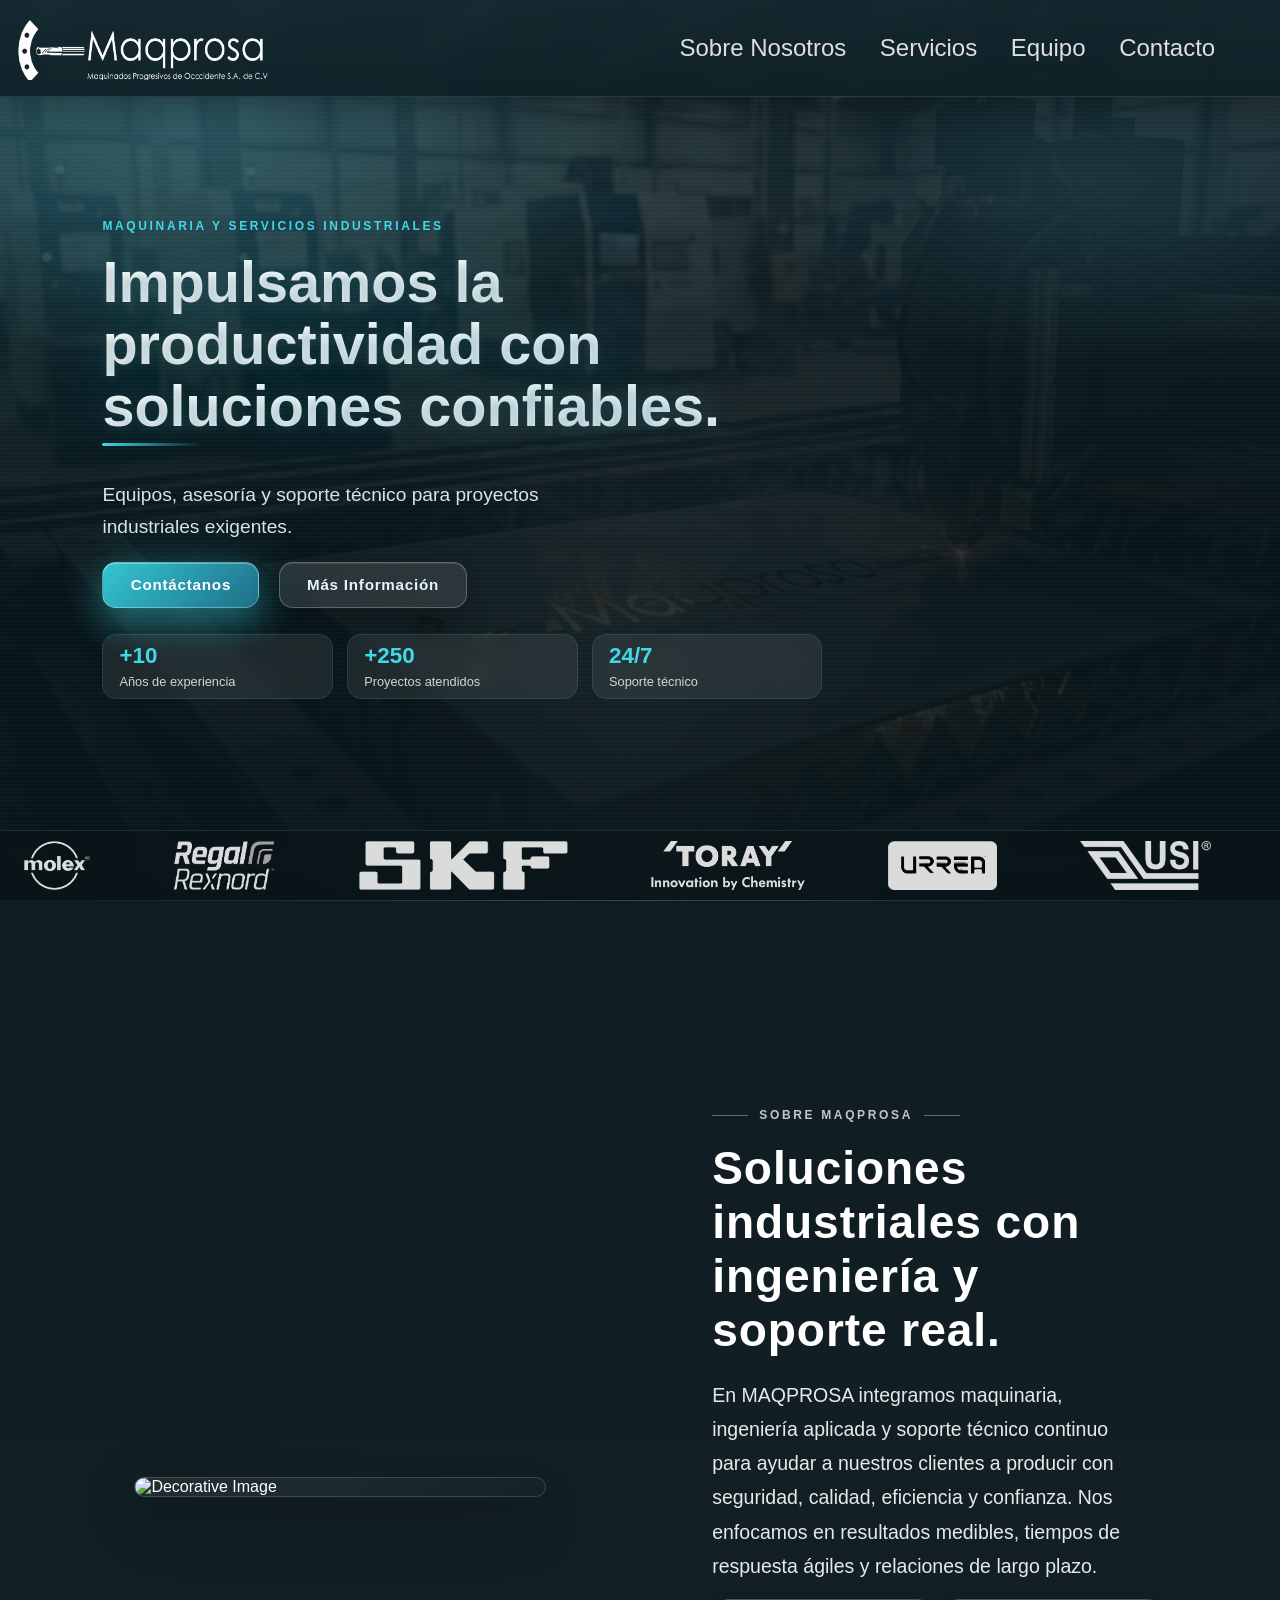
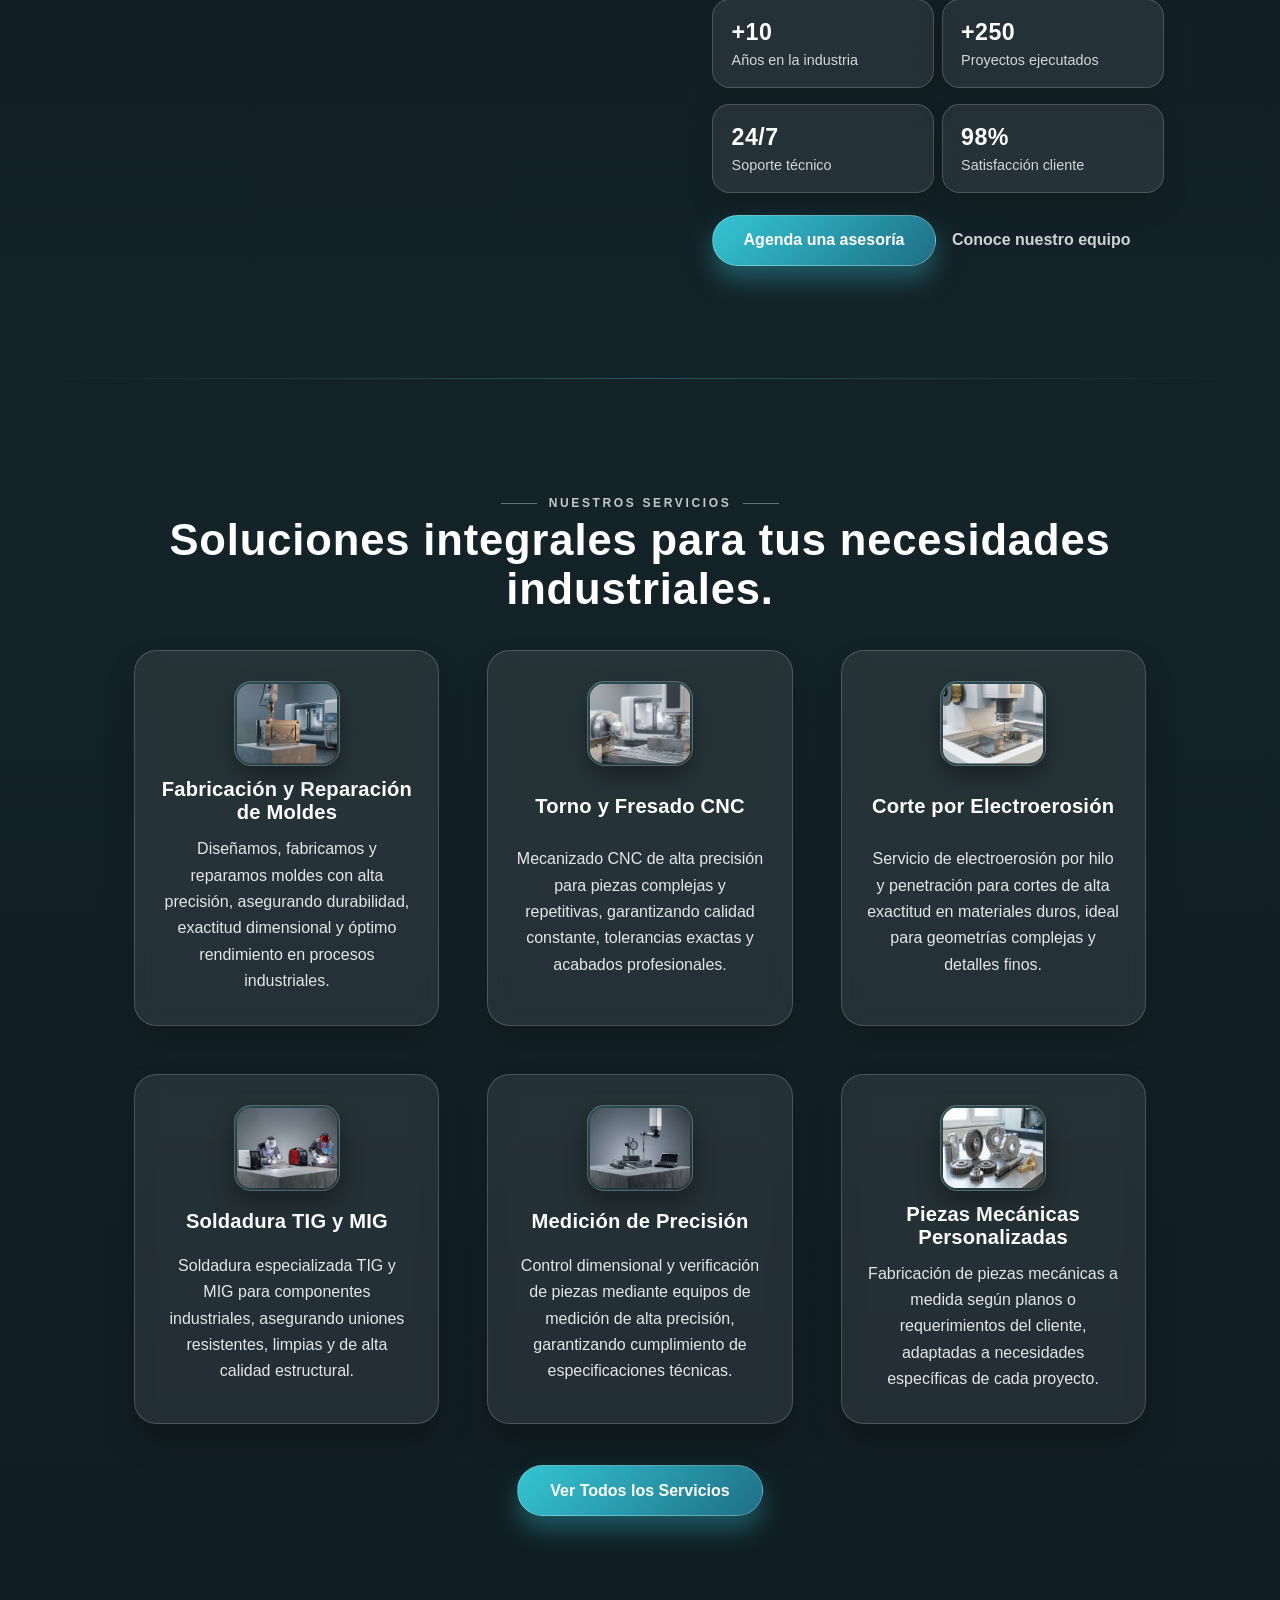
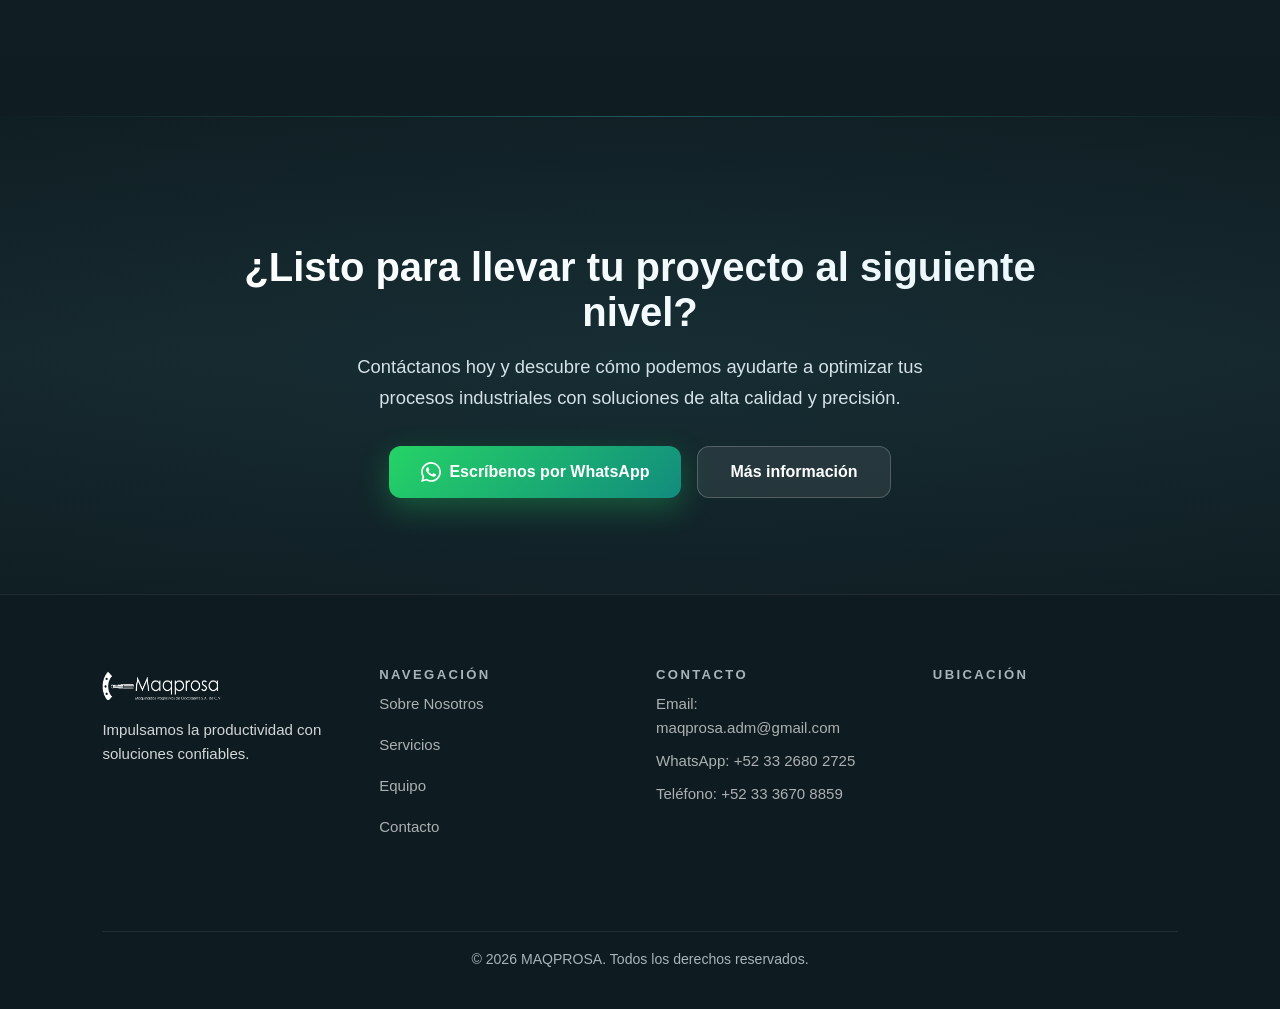
==== index.html @ abce3eef "OG Images" ====
<!doctype html>
<html lang="es-MX">
    <head>
        <!-- Meta tags básicos -->
        <meta charset="UTF-8" />
        <meta name="viewport" content="width=device-width, initial-scale=1.0" />
        <meta http-equiv="X-UA-Compatible" content="IE=edge" />
        
        <!-- SEO Meta Tags Principales -->
        <title>MAQPROSA | Maquinaria y Servicios Industriales en Guadalajara, Jalisco</title>
        <meta name="description" content="MAQPROSA: Empresa líder en maquinaria industrial, fabricación de moldes, mecanizado CNC, electroerosión, soldadura TIG/MIG y piezas mecánicas personalizadas en Guadalajara, Jalisco. +10 años de experiencia. Soporte técnico 24/7." />
        <meta name="keywords" content="maquinaria industrial, servicios industriales, fabricación de moldes, reparación de moldes, torno CNC, fresado CNC, mecanizado CNC, electroerosión, soldadura TIG, soldadura MIG, piezas mecánicas, manufactura de precisión, Guadalajara, Jalisco, México, MAQPROSA" />
        <meta name="author" content="MAQPROSA" />
        <meta name="robots" content="index, follow, max-image-preview:large, max-snippet:-1, max-video-preview:-1" />
        <meta name="googlebot" content="index, follow" />
        <meta name="bingbot" content="index, follow" />
        <meta name="revisit-after" content="7 days" />
        <meta name="rating" content="general" />
        <meta name="distribution" content="global" />
        <link rel="canonical" href="https://wakandianshield.github.io/MAQPROSA-WEBSITE/" />
        
        <!-- Geolocalización -->
        <meta name="geo.region" content="MX-JAL" />
        <meta name="geo.placename" content="Guadalajara, Jalisco" />
        <meta name="geo.position" content="20.5919;-103.3326" />
        <meta name="ICBM" content="20.5919, -103.3326" />
        
        <!-- Open Graph / Facebook / LinkedIn / WhatsApp -->
        <meta property="og:type" content="website" />
        <meta property="og:url" content="https://wakandianshield.github.io/MAQPROSA-WEBSITE/" />
        <meta property="og:title" content="MAQPROSA | Maquinaria y Servicios Industriales en Guadalajara" />
        <meta property="og:description" content="Soluciones industriales integrales: fabricación de moldes, mecanizado CNC, electroerosión, soldadura y más. +10 años de experiencia, soporte 24/7." />
        <meta property="og:image" content="https://metatags.io/images/meta-tags.png" />
        <meta property="og:image:secure_url" content="https://wakandianshield.github.io/MAQPROSA-WEBSITE/frontend/media/fb-og.png" />
        <meta property="og:image:type" content="image/png" />
        <meta property="og:image:width" content="1200" />
        <meta property="og:image:height" content="630" />
        <meta property="og:image:alt" content="MAQPROSA - Maquinaria y Servicios Industriales" />
        <meta property="og:site_name" content="MAQPROSA" />
        <meta property="og:locale" content="es_MX" />
        
        <!-- Twitter Card -->
        <meta name="twitter:card" content="summary_large_image" />
        <meta name="twitter:site" content="@maqprosa" />
        <meta name="twitter:creator" content="@maqprosa" />
        <meta name="twitter:url" content="https://wakandianshield.github.io/MAQPROSA-WEBSITE/" />
        <meta name="twitter:title" content="MAQPROSA | Maquinaria y Servicios Industriales" />
        <meta name="twitter:description" content="Soluciones industriales integrales: fabricación de moldes, mecanizado CNC, electroerosión, soldadura TIG/MIG. +10 años de experiencia en Guadalajara." />
        <meta name="twitter:image" content="https://wakandianshield.github.io/MAQPROSA-WEBSITE/frontend/media/twt-og.png" />
        <meta name="twitter:image:alt" content="MAQPROSA - Maquinaria y Servicios Industriales" />
        
        <!-- Favicon y Apple Touch Icons -->
        <link rel="icon" type="image/png" href="frontend/media/logo.png" />
        <link rel="icon" type="image/png" sizes="32x32" href="frontend/media/logo.png" />
        <link rel="icon" type="image/png" sizes="16x16" href="frontend/media/logo.png" />
        <link rel="apple-touch-icon" href="frontend/media/logo.png" />
        <link rel="apple-touch-icon" sizes="152x152" href="frontend/media/iphone-logo.png" />
        <link rel="apple-touch-icon" sizes="180x180" href="frontend/media/iphone-logo.png" />
        <link rel="apple-touch-icon-precomposed" href="frontend/media/iphone-logo.png" />
        <meta name="apple-mobile-web-app-capable" content="yes" />
        <meta name="apple-mobile-web-app-status-bar-style" content="black-translucent" />
        <meta name="apple-mobile-web-app-title" content="MAQPROSA" />
        <meta name="msapplication-TileImage" content="frontend/media/logo.png" />
        <meta name="msapplication-TileColor" content="#0f1c21" />
        <meta name="theme-color" content="#0f1c21" />
        
        <!-- Preconnect para optimización de carga -->
        <link rel="preconnect" href="https://fonts.googleapis.com" />
        <link rel="preconnect" href="https://fonts.gstatic.com" crossorigin />
        <link rel="preconnect" href="https://www.google.com" />
        <link rel="dns-prefetch" href="https://www.google-analytics.com" />
        
        <!-- Hojas de estilo -->
        <link rel="stylesheet" href="frontend/styles.css" />
        <link rel="stylesheet" href="frontend/styles_mobile.css" />
        
        <!-- Scripts -->
        <script ref="script" src="frontend/script.js" defer></script>
        <script ref="script" src="frontend/script_navbar.js" defer></script>
        
        <!-- Schema.org JSON-LD - Organization -->
        <script type="application/ld+json">
        {
            "@context": "https://schema.org",
            "@type": "Organization",
            "name": "MAQPROSA",
            "alternateName": "Maquinaria y Procesos Industriales SA",
            "url": "https://wakandianshield.github.io/MAQPROSA-WEBSITE/",
            "logo": "https://wakandianshield.github.io/MAQPROSA-WEBSITE/frontend/media/logo.png",
            "description": "Empresa líder en maquinaria industrial, fabricación de moldes, mecanizado CNC, electroerosión y soldadura en Guadalajara, Jalisco.",
            "foundingDate": "2015",
            "address": {
                "@type": "PostalAddress",
                "streetAddress": "Guadalajara",
                "addressLocality": "Guadalajara",
                "addressRegion": "Jalisco",
                "postalCode": "44100",
                "addressCountry": "MX"
            },
            "geo": {
                "@type": "GeoCoordinates",
                "latitude": 20.5919,
                "longitude": -103.3326
            },
            "contactPoint": [
                {
                    "@type": "ContactPoint",
                    "telephone": "+52-33-3670-8859",
                    "contactType": "customer service",
                    "availableLanguage": ["Spanish", "English"],
                    "areaServed": "MX"
                },
                {
                    "@type": "ContactPoint",
                    "telephone": "+52-33-2680-2725",
                    "contactType": "sales",
                    "availableLanguage": ["Spanish", "English"],
                    "areaServed": "MX"
                }
            ],
            "email": "maqprosa.adm@gmail.com",
            "sameAs": ["https://wa.me/523326802725"]
        }
        </script>
        
        <!-- Schema.org JSON-LD - LocalBusiness -->
        <script type="application/ld+json">
        {
            "@context": "https://schema.org",
            "@type": "LocalBusiness",
            "name": "MAQPROSA",
            "image": "https://wakandianshield.github.io/MAQPROSA-WEBSITE/frontend/media/logo.png",
            "@id": "https://wakandianshield.github.io/MAQPROSA-WEBSITE/",
            "url": "https://wakandianshield.github.io/MAQPROSA-WEBSITE/",
            "telephone": "+52-33-3670-8859",
            "priceRange": "$$",
            "address": {
                "@type": "PostalAddress",
                "streetAddress": "Guadalajara",
                "addressLocality": "Guadalajara",
                "addressRegion": "Jalisco",
                "postalCode": "44100",
                "addressCountry": "MX"
            },
            "geo": {
                "@type": "GeoCoordinates",
                "latitude": 20.5919,
                "longitude": -103.3326
            },
            "openingHoursSpecification": [
                {
                    "@type": "OpeningHoursSpecification",
                    "dayOfWeek": ["Monday", "Tuesday", "Wednesday", "Thursday", "Friday"],
                    "opens": "08:00",
                    "closes": "18:00"
                },
                {
                    "@type": "OpeningHoursSpecification",
                    "dayOfWeek": "Saturday",
                    "opens": "09:00",
                    "closes": "14:00"
                }
            ],
            "hasOfferCatalog": {
                "@type": "OfferCatalog",
                "name": "Servicios Industriales",
                "itemListElement": [
                    {
                        "@type": "Offer",
                        "itemOffered": {
                            "@type": "Service",
                            "name": "Fabricación y Reparación de Moldes",
                            "description": "Diseñamos, fabricamos y reparamos moldes con alta precisión."
                        }
                    },
                    {
                        "@type": "Offer",
                        "itemOffered": {
                            "@type": "Service",
                            "name": "Torno y Fresado CNC",
                            "description": "Mecanizado CNC de alta precisión para piezas complejas."
                        }
                    },
                    {
                        "@type": "Offer",
                        "itemOffered": {
                            "@type": "Service",
                            "name": "Corte por Electroerosión",
                            "description": "Electroerosión por hilo y penetración para cortes de alta exactitud."
                        }
                    },
                    {
                        "@type": "Offer",
                        "itemOffered": {
                            "@type": "Service",
                            "name": "Soldadura TIG y MIG",
                            "description": "Soldadura especializada para componentes industriales."
                        }
                    },
                    {
                        "@type": "Offer",
                        "itemOffered": {
                            "@type": "Service",
                            "name": "Medición de Precisión",
                            "description": "Control dimensional y verificación de piezas."
                        }
                    },
                    {
                        "@type": "Offer",
                        "itemOffered": {
                            "@type": "Service",
                            "name": "Piezas Mecánicas Personalizadas",
                            "description": "Fabricación de piezas mecánicas a medida."
                        }
                    }
                ]
            }
        }
        </script>
        
        <!-- Schema.org JSON-LD - WebSite con SearchAction -->
        <script type="application/ld+json">
        {
            "@context": "https://schema.org",
            "@type": "WebSite",
            "name": "MAQPROSA",
            "url": "https://wakandianshield.github.io/MAQPROSA-WEBSITE/",
            "potentialAction": {
                "@type": "SearchAction",
                "target": "https://wakandianshield.github.io/MAQPROSA-WEBSITE/?s={search_term_string}",
                "query-input": "required name=search_term_string"
            }
        }
        </script>
        
        <!-- Schema.org JSON-LD - BreadcrumbList -->
        <script type="application/ld+json">
        {
            "@context": "https://schema.org",
            "@type": "BreadcrumbList",
            "itemListElement": [
                {
                    "@type": "ListItem",
                    "position": 1,
                    "name": "Inicio",
                    "item": "https://wakandianshield.github.io/MAQPROSA-WEBSITE/"
                }
            ]
        }
        </script>
        
        <!-- Schema.org JSON-LD - FAQPage -->
        <script type="application/ld+json">
        {
            "@context": "https://schema.org",
            "@type": "FAQPage",
            "mainEntity": [
                {
                    "@type": "Question",
                    "name": "¿Qué servicios ofrece MAQPROSA?",
                    "acceptedAnswer": {
                        "@type": "Answer",
                        "text": "MAQPROSA ofrece servicios de fabricación y reparación de moldes, torno y fresado CNC, corte por electroerosión, soldadura TIG y MIG, medición de precisión y fabricación de piezas mecánicas personalizadas."
                    }
                },
                {
                    "@type": "Question",
                    "name": "¿Dónde se encuentra ubicado MAQPROSA?",
                    "acceptedAnswer": {
                        "@type": "Answer",
                        "text": "MAQPROSA está ubicado en Guadalajara, Jalisco, México. Ofrecemos servicios a toda la región occidente del país."
                    }
                },
                {
                    "@type": "Question",
                    "name": "¿MAQPROSA ofrece soporte técnico 24/7?",
                    "acceptedAnswer": {
                        "@type": "Answer",
                        "text": "Sí, MAQPROSA ofrece soporte técnico las 24 horas del día, los 7 días de la semana para atender emergencias industriales."
                    }
                },
                {
                    "@type": "Question",
                    "name": "¿Cuántos años de experiencia tiene MAQPROSA?",
                    "acceptedAnswer": {
                        "@type": "Answer",
                        "text": "MAQPROSA cuenta con más de 10 años de experiencia en el sector industrial, habiendo completado más de 250 proyectos exitosos."
                    }
                }
            ]
        }
        </script>
    </head>
    <body>
        <header>
            <nav>
                <a href="#home" class="nav-link nav-logo">
                    <img
                        class="logo-nav"
                        src="frontend/media/logo-nav.png"
                        alt="Logo MAQPROSA"
                    />
                </a>
                <div class="menu-toggle" id="menuToggle">
                    <span></span>
                    <span></span>
                    <span></span>
                </div>
                <ul>
                    <li>
                        <a class="nav-link" href="us.html">Sobre Nosotros</a>
                    </li>
                    <li>
                        <a class="nav-link" href="services.html">Servicios</a>
                    </li>
                    <li>
                        <a class="nav-link" href="equipment.html">Equipo</a>
                    </li>
                    <li>
                        <a class="nav-link" href="contact.html">Contacto</a>
                    </li>
                </ul>
            </nav>
        </header>
        <main>
            <section class="hero" id="home">
                <div class="hero-bg"></div>
                <div class="hero-content">
                    <div class="hero-text">
                        <span class="hero-kicker"
                            >Maquinaria y servicios industriales</span
                        >
                        <h1>
                            Impulsamos la productividad con soluciones
                            confiables.
                        </h1>
                        <p>
                            Equipos, asesoría y soporte técnico para proyectos
                            industriales exigentes.
                        </p>
                        <div class="hero-actions">
                            <a
                                href="contact.html"
                                class="btn hero-btn hero-btn--primary"
                                >Contáctanos</a
                            >
                            <a
                                href="us.html"
                                class="btn hero-btn hero-btn--secondary"
                                >Más Información</a
                            >
                        </div>
                        <div class="hero-stats">
                            <div>
                                <span class="stat-number">+10</span>
                                <span class="stat-label"
                                    >Años de experiencia</span
                                >
                            </div>
                            <div>
                                <span class="stat-number">+250</span>
                                <span class="stat-label"
                                    >Proyectos atendidos</span
                                >
                            </div>
                            <div>
                                <span class="stat-number">24/7</span>
                                <span class="stat-label">Soporte técnico</span>
                            </div>
                        </div>
                    </div>
                </div>
                <div class="clients">
                    <div class="client-logos">
                        <img
                            class="img-client-logos"
                            src="frontend/media/clients/molex.webp"
                            alt="Cliente 1"
                        />
                        <img
                            class="img-client-logos"
                            src="frontend/media/clients/regal.webp"
                            alt="Cliente 2"
                        />
                        <img
                            class="img-client-logos"
                            src="frontend/media/clients/SKF.webp"
                            alt="Cliente 3"
                        />
                        <img
                            class="img-client-logos"
                            src="frontend/media/clients/toray.webp"
                            alt="Cliente 4"
                        />
                        <img
                            class="img-client-logos"
                            src="frontend/media/clients/urrea.webp"
                            alt="Cliente 5"
                        />
                        <img
                            class="img-client-logos"
                            src="frontend/media/clients/usi.webp"
                            alt="Cliente 6"
                        />
                        <img
                            class="img-client-logos"
                            src="frontend/media/clients/molex.webp"
                            alt="Cliente 1"
                        />
                        <img
                            class="img-client-logos"
                            src="frontend/media/clients/regal.webp"
                            alt="Cliente 2"
                        />
                        <img
                            class="img-client-logos"
                            src="frontend/media/clients/SKF.webp"
                            alt="Cliente 3"
                        />
                        <img
                            class="img-client-logos"
                            src="frontend/media/clients/toray.webp"
                            alt="Cliente 4"
                        />
                        <img
                            class="img-client-logos"
                            src="frontend/media/clients/urrea.webp"
                            alt="Cliente 5"
                        />
                        <img
                            class="img-client-logos"
                            src="frontend/media/clients/usi.webp"
                            alt="Cliente 6"
                        />
                        <img
                            class="img-client-logos"
                            src="frontend/media/clients/molex.webp"
                            alt="Cliente 1"
                        />
                        <img
                            class="img-client-logos"
                            src="frontend/media/clients/regal.webp"
                            alt="Cliente 2"
                        />
                        <img
                            class="img-client-logos"
                            src="frontend/media/clients/SKF.webp"
                            alt="Cliente 3"
                        />
                        <img
                            class="img-client-logos"
                            src="frontend/media/clients/toray.webp"
                            alt="Cliente 4"
                        />
                        <img
                            class="img-client-logos"
                            src="frontend/media/clients/urrea.webp"
                            alt="Cliente 5"
                        />
                        <img
                            class="img-client-logos"
                            src="frontend/media/clients/usi.webp"
                            alt="Cliente 6"
                        />
                        <img
                            class="img-client-logos"
                            src="frontend/media/clients/molex.webp"
                            alt="Cliente 1"
                        />
                        <img
                            class="img-client-logos"
                            src="frontend/media/clients/regal.webp"
                            alt="Cliente 2"
                        />
                        <img
                            class="img-client-logos"
                            src="frontend/media/clients/SKF.webp"
                            alt="Cliente 3"
                        />
                        <img
                            class="img-client-logos"
                            src="frontend/media/clients/toray.webp"
                            alt="Cliente 4"
                        />
                        <img
                            class="img-client-logos"
                            src="frontend/media/clients/urrea.webp"
                            alt="Cliente 5"
                        />
                        <img
                            class="img-client-logos"
                            src="frontend/media/clients/usi.webp"
                            alt="Cliente 6"
                        />
                    </div>
                </div>
            </section>
            <div class="about-services">
                <section class="about-us" id="about">
                    <img
                        class="about-us__decorative"
                        src="frontend/media/hero-img.png"
                        alt="Decorative Image"
                    />
                    <div class="about-us__content">
                        <span class="section-kicker">Sobre MAQPROSA</span>
                        <h2>
                            Soluciones industriales con ingeniería y soporte
                            real.
                        </h2>
                        <p class="about-us__lead">
                            En MAQPROSA integramos maquinaria, ingeniería
                            aplicada y soporte técnico continuo para ayudar a
                            nuestros clientes a producir con seguridad, calidad,
                            eficiencia y confianza. Nos enfocamos en resultados
                            medibles, tiempos de respuesta ágiles y relaciones
                            de largo plazo.
                        </p>
                        <div class="about-stat">
                            <span class="about-stat__number">+10</span>
                            <span class="about-stat__label"
                                >Años en la industria</span
                            >
                        </div>
                        <div class="about-stat">
                            <span class="about-stat__number">+250</span>
                            <span class="about-stat__label"
                                >Proyectos ejecutados</span
                            >
                        </div>
                        <div class="about-stat">
                            <span class="about-stat__number">24/7</span>
                            <span class="about-stat__label"
                                >Soporte técnico</span
                            >
                        </div>
                        <div class="about-stat">
                            <span class="about-stat__number">98%</span>
                            <span class="about-stat__label"
                                >Satisfacción cliente</span
                            >
                        </div>
                        <div class="about-us__cta">
                            <a href="contact.html" class="btn about-btn"
                                >Agenda una asesoría</a
                            >
                            <a href="equipment.html" class="about-link"
                                >Conoce nuestro equipo</a
                            >
                        </div>
                    </div>
                </section>
                <section class="services" id="services">
                    <span class="section-kicker">Nuestros Servicios</span>
                    <h2>
                        Soluciones integrales para tus necesidades industriales.
                    </h2>
                    <div class="services-list" id="services">
                        <div
                            class="service-item service-moldes"
                            id="fabricacion-moldes"
                        >
                            <img
                                src="frontend/media/services/fabricacion-moldes.webp"
                                alt="Fabricación y reparación de moldes industriales"
                                class="service-icon"
                            />
                            <h3>Fabricación y Reparación de Moldes</h3>
                            <p>
                                Diseñamos, fabricamos y reparamos moldes con
                                alta precisión, asegurando durabilidad,
                                exactitud dimensional y óptimo rendimiento en
                                procesos industriales.
                            </p>
                        </div>
                        <div
                            class="service-item service-cnc"
                            id="torno-fresado-cnc"
                        >
                            <img
                                src="frontend/media/services/torno-fresado-cnc.webp"
                                alt="Servicio de torno y fresado CNC de precisión"
                                class="service-icon"
                            />
                            <h3>Torno y Fresado CNC</h3>
                            <p>
                                Mecanizado CNC de alta precisión para piezas
                                complejas y repetitivas, garantizando calidad
                                constante, tolerancias exactas y acabados
                                profesionales.
                            </p>
                        </div>
                        <div
                            class="service-item service-electroerosion"
                            id="corte-electroerosion"
                        >
                            <img
                                src="frontend/media/services/corte-electroerosion.webp"
                                alt="Corte por electroerosión de alta precisión"
                                class="service-icon"
                            />
                            <h3>Corte por Electroerosión</h3>
                            <p>
                                Servicio de electroerosión por hilo y
                                penetración para cortes de alta exactitud en
                                materiales duros, ideal para geometrías
                                complejas y detalles finos.
                            </p>
                        </div>
                        <div
                            class="service-item service-soldadura"
                            id="soldadura-tig-mig"
                        >
                            <img
                                src="frontend/media/services/soldadura-tig-mig.webp"
                                alt="Soldadura TIG y MIG industrial"
                                class="service-icon"
                            />
                            <h3>Soldadura TIG y MIG</h3>
                            <p>
                                Soldadura especializada TIG y MIG para
                                componentes industriales, asegurando uniones
                                resistentes, limpias y de alta calidad
                                estructural.
                            </p>
                        </div>
                        <div
                            class="service-item service-medicion"
                            id="medicion-precision"
                        >
                            <img
                                src="frontend/media/services/medicion-precision.webp"
                                alt="Medición dimensional y control de calidad"
                                class="service-icon"
                            />
                            <h3>Medición de Precisión</h3>
                            <p>
                                Control dimensional y verificación de piezas
                                mediante equipos de medición de alta precisión,
                                garantizando cumplimiento de especificaciones
                                técnicas.
                            </p>
                        </div>
                        <div
                            class="service-item service-piezas"
                            id="piezas-mecanicas-personalizadas"
                        >
                            <img
                                src="frontend/media/services/piezas-mecanicas.webp"
                                alt="Fabricación de piezas mecánicas personalizadas"
                                class="service-icon"
                            />
                            <h3>Piezas Mecánicas Personalizadas</h3>
                            <p>
                                Fabricación de piezas mecánicas a medida según
                                planos o requerimientos del cliente, adaptadas a
                                necesidades específicas de cada proyecto.
                            </p>
                        </div>
                    </div>
                    <div class="services-cta">
                        <a href="services.html" class="btn services-btn"
                            >Ver Todos los Servicios</a
                        >
                    </div>
                </section>
            </div>
            <section class="cta-section-index">
                <div class="cta-container-index">
                    <div class="cta-content-index">
                        <h2>
                            ¿Listo para llevar tu proyecto al siguiente nivel?
                        </h2>
                        <p>
                            Contáctanos hoy y descubre cómo podemos ayudarte a
                            optimizar tus procesos industriales con soluciones
                            de alta calidad y precisión.
                        </p>
                        <div class="cta-actions-index">
                            <a
                                href="https://wa.me/523326802725"
                                class="btn cta-btn-index cta-btn-index--primary"
                            >
                                <svg
                                    xmlns="http://www.w3.org/2000/svg"
                                    viewBox="0 0 24 24"
                                    fill="currentColor"
                                    width="20"
                                    height="20"
                                >
                                    <path
                                        d="M17.472 14.382c-.297-.149-1.758-.867-2.03-.967-.273-.099-.471-.148-.67.15-.197.297-.767.966-.94 1.164-.173.199-.347.223-.644.075-.297-.15-1.255-.463-2.39-1.475-.883-.788-1.48-1.761-1.653-2.059-.173-.297-.018-.458.13-.606.134-.133.298-.347.446-.52.149-.174.198-.298.298-.497.099-.198.05-.371-.025-.52-.075-.149-.669-1.612-.916-2.207-.242-.579-.487-.5-.669-.51-.173-.008-.371-.01-.57-.01-.198 0-.52.074-.792.372-.272.297-1.04 1.016-1.04 2.479 0 1.462 1.065 2.875 1.213 3.074.149.198 2.096 3.2 5.077 4.487.709.306 1.262.489 1.694.625.712.227 1.36.195 1.871.118.571-.085 1.758-.719 2.006-1.413.248-.694.248-1.289.173-1.413-.074-.124-.272-.198-.57-.347m-5.421 7.403h-.004a9.87 9.87 0 01-5.031-1.378l-.361-.214-3.741.982.998-3.648-.235-.374a9.86 9.86 0 01-1.51-5.26c.001-5.45 4.436-9.884 9.888-9.884 2.64 0 5.122 1.03 6.988 2.898a9.825 9.825 0 012.893 6.994c-.003 5.45-4.437 9.884-9.885 9.884m8.413-18.297A11.815 11.815 0 0012.05 0C5.495 0 .16 5.335.157 11.892c0 2.096.547 4.142 1.588 5.945L.057 24l6.305-1.654a11.882 11.882 0 005.683 1.448h.005c6.554 0 11.89-5.335 11.893-11.893a11.821 11.821 0 00-3.48-8.413z"
                                    />
                                </svg>
                                Escríbenos por WhatsApp
                            </a>
                            <a
                                href="contact.html"
                                class="btn cta-btn-index cta-btn-index--secondary"
                                >Más información</a
                            >
                        </div>
                    </div>
                </div>
            </section>
        </main>
        <footer>
            <div class="footer-content">
                <div class="footer-section">
                    <img
                        class="footer-logo"
                        src="frontend/media/logo-footer.png"
                        alt="Logo MAQPROSA"
                    />
                    <p>
                        Impulsamos la productividad con soluciones confiables.
                    </p>
                </div>
                <div class="footer-section">
                    <h4>Navegación</h4>
                    <ul>
                        <li><a href="us.html">Sobre Nosotros</a></li>
                        <li><a href="services.html">Servicios</a></li>
                        <li><a href="equipment.html">Equipo</a></li>
                        <li><a href="contact.html">Contacto</a></li>
                    </ul>
                </div>
                <div class="footer-section">
                    <h4>Contacto</h4>
                    <a href="mailto:maqprosa.adm@gmail.com"
                        >Email: maqprosa.adm@gmail.com</a
                    >
                    <a href="https://wa.me/523326802725"
                        >WhatsApp: +52 33 2680 2725</a
                    >
                    <a href="tel:+523336708859">Teléfono: +52 33 3670 8859</a>
                </div>
                <div class="footer-section footer-map">
                    <h4>Ubicación</h4>
                    <iframe
                        src="https://www.google.com/maps/embed?pb=!1m18!1m12!1m3!1d8265.29716269699!2d-103.33255174720152!3d20.59193662450971!2m3!1f0!2f0!3f0!3m2!1i1024!2i768!4f13.1!3m3!1m2!1s0x8428b293394a0339%3A0xa8bdd4ad61870829!2sMaqprosa!5e0!3m2!1ses-419!2smx!4v1769815293856!5m2!1ses-419!2smx"
                        width="400"
                        height="500"
                        style="border: 0"
                        allowfullscreen=""
                        loading="lazy"
                        referrerpolicy="no-referrer-when-downgrade"
                    ></iframe>
                </div>
            </div>
            <div class="footer-bottom">
                <p>&copy; 2026 MAQPROSA. Todos los derechos reservados.</p>
            </div>
        </footer>
    </body>
</html>
---- frontend/styles.css ----
:root {
    --primary-color: #274b57;
    --secondary-color: #5194a8;
    --accent-color: #41d8e7;
    --accent-light: #34c6d3;
    --accent-dark: #1f6e86;
    --dark-bg: #0e1b21;
    --darker-bg: #0a1419;
    --body-bg: #0f1c21;
    --section-bg: linear-gradient(
        180deg,
        #0f1c21 0%,
        #142328 50%,
        #0f1c21 100%
    );
    --font-color: #ffffff;
    --font-color-muted: rgba(255, 255, 255, 0.8);
    --font-color-subtle: rgba(232, 246, 251, 0.7);
    --text-light: #e8f6fb;
    --font-family: "Century Gothic", sans-serif;
    --font-size-xs: 0.75rem;
    --font-size-sm: 0.9rem;
    --font-size-base: 1rem;
    --font-size-lg: 1.15rem;
    --font-size-xl: 1.4rem;
    --gradient-primary: linear-gradient(135deg, #34c6d3, #1f6e86);
    --gradient-secondary: linear-gradient(135deg, #41d8e7, #23829b);
    --gradient-text: linear-gradient(135deg, #fff 0%, #e8f6fb 100%);
    --gradient-accent-line: linear-gradient(90deg, #41d8e7, transparent);
    --overlay-dark: linear-gradient(
        180deg,
        rgba(7, 20, 24, 0.6),
        rgba(7, 20, 24, 0.85)
    );
    --overlay-radial-1: radial-gradient(
        1200px 600px at 5% 15%,
        rgba(65, 216, 231, 0.2),
        transparent 70%
    );
    --overlay-radial-2: radial-gradient(
        800px 400px at 95% 25%,
        rgba(39, 75, 87, 0.3),
        transparent 70%
    );
    --shadow-sm: 0 4px 15px rgba(0, 0, 0, 0.2);
    --shadow-md: 0 10px 30px rgba(0, 0, 0, 0.25);
    --shadow-lg: 0 20px 40px rgba(0, 0, 0, 0.3);
    --shadow-glow: 0 0 30px rgba(65, 216, 231, 0.2);
    --shadow-btn: 0 12px 30px rgba(52, 198, 211, 0.35);
    --border-subtle: 1px solid rgba(255, 255, 255, 0.08);
    --border-accent: 1px solid rgba(65, 216, 231, 0.15);
    --border-light: 1px solid rgba(255, 255, 255, 0.25);
    --section-padding: 6rem 2rem;
    --container-max-width: 1400px;
    --transition-fast: 0.25s ease;
    --transition-smooth: 0.4s cubic-bezier(0.4, 0, 0.2, 1);
    --nav-mobile-bg: rgba(20, 40, 47, 0.973);
    --nav-height: 6em;
}

body {
    margin: 0;
    font-family: var(--font-family);
    background-color: var(--body-bg);
    color: var(--font-color);
}

nav {
    width: 100%;
    height: 6em;
    background: linear-gradient(
        180deg,
        rgba(20, 40, 47, 0.92),
        rgba(15, 32, 38, 0.92)
    );
    backdrop-filter: blur(10px);
    border-bottom: 1px solid rgba(255, 255, 255, 0.08);
    box-shadow: 0 10px 24px rgba(0, 0, 0, 0.2);
    position: fixed;
    top: 0;
    left: 0;
    z-index: 10000;
    display: flex;
    align-items: center;
    justify-content: space-between;
}

header > nav > ul {
    justify-content: center;
    align-items: center;
    list-style: none;
    display: inline-flex;
    margin: 0;
    padding: 0 3em 0 0;
}

.logo-nav {
    height: 70px;
    margin: 0;
    padding: 0 0em;
}

.nav-link {
    font-family: var(--font-family);
    font-size: 1.5em;
    margin: 0 0.7em;
    text-decoration: none;
    color: rgba(255, 255, 255, 0.86);
    position: relative;
    transition: color 0.25s ease;
}

.nav-link:hover {
    color: #41d8e7;
}

.nav-link.nav-logo:hover {
    text-decoration: none;
}

.nav-link.nav-logo::after {
    display: none;
}

.nav-link::after {
    content: "";
    position: absolute;
    left: 0;
    bottom: -6px;
    width: 100%;
    height: 2px;
    background: linear-gradient(
        90deg,
        rgba(65, 216, 231, 0.9),
        rgba(81, 148, 168, 0.9)
    );
    transform: scaleX(0);
    transform-origin: left;
    transition: transform 0.25s ease;
}

.nav-link:hover::after {
    transform: scaleX(1);
}

.menu-toggle {
    display: none;
    flex-direction: column;
    cursor: pointer;
    padding: 0 2em;
}

.menu-toggle span {
    width: 30px;
    height: 3px;
    background-color: var(--font-color);
    margin: 4px 0;
    transition: 0.3s;
    border-radius: 3px;
}

.menu-toggle.active span:nth-child(1) {
    transform: rotate(-45deg) translate(-6px, 6px);
}

.menu-toggle.active span:nth-child(2) {
    opacity: 0;
}

.menu-toggle.active span:nth-child(3) {
    transform: rotate(45deg) translate(-6px, -6px);
}

.hero {
    position: relative;
    width: 100%;
    height: 100vh;
    min-height: 100vh;
    max-height: 100vh;
    padding: 0;
    background-image: url(media/bg_no_blur.jpg);
    background-size: cover;
    background-position: center;
    background-repeat: no-repeat;
    background-attachment: fixed;
    color: var(--font-color);
    display: flex;
    flex-direction: column;
    align-items: center;
    justify-content: space-between;
    overflow: hidden;
    isolation: isolate;
    box-sizing: border-box;
}

.hero::before {
    content: "";
    position: absolute;
    inset: 0;
    background:
        radial-gradient(
            1200px 600px at 5% 15%,
            rgba(65, 216, 231, 0.2),
            transparent 70%
        ),
        radial-gradient(
            800px 400px at 95% 25%,
            rgba(39, 75, 87, 0.3),
            transparent 70%
        ),
        linear-gradient(180deg, rgba(7, 20, 24, 0.6), rgba(7, 20, 24, 0.85));
    animation: pulse-glow-main 8s ease-in-out infinite alternate;
    z-index: 0;
}

@keyframes pulse-glow-main {
    0%,
    100% {
        opacity: 0.7;
        transform: scale(1);
    }

    50% {
        opacity: 1;
        transform: scale(1.02);
    }

}

.hero::after {
    content: "";
    position: absolute;
    inset: 0;
    background:
        linear-gradient(
            90deg,
            transparent 30%,
            rgba(255, 255, 255, 0.02) 50%,
            transparent 70%
        ),
        repeating-linear-gradient(
            0deg,
            transparent,
            transparent 2px,
            rgba(255, 255, 255, 0.015) 2px,
            rgba(255, 255, 255, 0.015) 4px
        );
    z-index: 0;
    animation: scanlines-main 12s linear infinite;
    pointer-events: none;
}

@keyframes scanlines-main {
    0% {
        background-position: 0 0;
    }

    100% {
        background-position: 0 100px;
    }

}

.hero-bg {
    position: absolute;
    inset: 0;
    background:
        radial-gradient(
            800px 400px at 15% 15%,
            rgba(81, 148, 168, 0.35),
            transparent 60%
        ),
        radial-gradient(
            600px 300px at 85% 20%,
            rgba(39, 75, 87, 0.5),
            transparent 60%
        ),
        linear-gradient(180deg, rgba(7, 20, 24, 0.4), rgba(7, 20, 24, 0.55));
    z-index: 0;
}

.hero-content {
    position: relative;
    z-index: 1;
    width: 90vw;
    flex: 1;
    display: flex;
    align-items: center;
    justify-content: flex-start;
    padding-top: calc(var(--nav-height) - 2rem);
    box-sizing: border-box;
}

.hero-text {
    max-width: 720px;
    margin-left: 3vw;
    display: flex;
    flex-direction: column;
    gap: 0.6rem;
    animation: fadeInUp-main 1s ease-out;
}

@keyframes fadeInUp-main {
    from {
        opacity: 0;
        transform: translateY(30px);
    }

    to {
        opacity: 1;
        transform: translateY(0);
    }

}

.hero-text h1 {
    font-size: clamp(2.4rem, 4.5vw, 3.6rem);
    margin: 2rem 0;
    margin-top: 0.5rem;
    line-height: 1.08;
    color: #fff;
    text-shadow:
        0 4px 8px rgba(39, 75, 87, 0.3),
        0 0 40px rgba(65, 216, 231, 0.2);
    background: var(--gradient-text);
    -webkit-background-clip: text;
    -webkit-text-fill-color: transparent;
    background-clip: text;
    position: relative;
}

.hero-text h1::after {
    content: "";
    position: absolute;
    bottom: -8px;
    left: 0;
    width: 100px;
    height: 3px;
    background: var(--gradient-accent-line);
    border-radius: 2px;
}

.hero-text p {
    font-size: clamp(1rem, 2vw, 1.2rem);
    max-width: 42ch;
    opacity: 0.92;
    color: var(--text-light);
    line-height: 1.65;
    position: relative;
    margin: 0;
}

.hero-kicker {
    font-weight: 800;
    text-transform: uppercase;
    letter-spacing: 0.22em;
    font-size: var(--font-size-xs);
    color: var(--accent-color);
    margin-top: 1.5rem;
    margin-bottom: 0;
    position: relative;
    display: inline-block;
}

.hero-actions {
    display: flex;
    gap: 1.2rem;
    flex-wrap: wrap;
    margin: 0.6rem 0 0;
    align-items: center;
}

.hero-btn {
    display: inline-flex;
    align-items: center;
    justify-content: center;
    padding: 0.9em 1.8em;
    border-radius: 0.9em;
    text-decoration: none;
    color: #fff;
    font-weight: 700;
    font-size: 0.95rem;
    transition: var(--transition-smooth);
    position: relative;
    overflow: hidden;
    z-index: 1;
    border: none;
    letter-spacing: 0.05em;
}

.hero-btn::before {
    content: "";
    position: absolute;
    top: 0;
    left: -100%;
    width: 100%;
    height: 100%;
    background: linear-gradient(
        90deg,
        transparent,
        rgba(255, 255, 255, 0.2),
        transparent
    );
    transition: left 0.6s;
    z-index: -1;
}

.hero-btn:hover::before {
    left: 100%;
}

.hero-btn--primary {
    background: var(--gradient-primary);
    box-shadow:
        0 15px 35px rgba(52, 198, 211, 0.4),
        0 0 60px rgba(65, 216, 231, 0.2),
        inset 0 1px 0 rgba(255, 255, 255, 0.3);
    border: var(--border-light);
}

.hero-btn--primary:hover {
    background: var(--gradient-secondary);
    box-shadow:
        0 20px 45px rgba(65, 216, 231, 0.5),
        0 0 80px rgba(65, 216, 231, 0.3),
        inset 0 1px 0 rgba(255, 255, 255, 0.4);
    transform: translateY(-3px) scale(1.02);
}

.hero-btn--secondary {
    background: rgba(255, 255, 255, 0.1);
    backdrop-filter: blur(10px);
    color: var(--text-light);
    border: var(--border-light);
    box-shadow:
        0 10px 30px rgba(0, 0, 0, 0.2),
        inset 0 1px 0 rgba(255, 255, 255, 0.1);
}

.hero-btn--secondary:hover {
    background: rgba(255, 255, 255, 0.18);
    backdrop-filter: blur(15px);
    box-shadow:
        0 15px 40px rgba(0, 0, 0, 0.25),
        inset 0 1px 0 rgba(255, 255, 255, 0.2);
    transform: translateY(-2px);
}

.hero-stats {
    display: grid;
    grid-template-columns: repeat(3, minmax(0, 1fr));
    gap: 0.9rem;
    margin-top: 1rem;
}

.hero-stats div {
    padding: 0.5rem 1rem;
    border-radius: 0.9rem;
    background: rgba(255, 255, 255, 0.08);
    backdrop-filter: blur(8px);
    border: var(--border-accent);
    transition: all 0.3s cubic-bezier(0.4, 0, 0.2, 1);
    position: relative;
    overflow: hidden;
}

.hero-stats div:hover {
    background: linear-gradient(
        135deg,
        rgba(65, 216, 231, 0.15),
        rgba(10, 21, 25, 0.1)
    );
    border-color: rgba(65, 216, 231, 0.4);
    transform: translateY(-5px);
    box-shadow: 0 15px 35px rgba(65, 216, 231, 0.15);
}

.hero-stats div:hover::before {
    opacity: 1;
}

.stat-number {
    display: block;
    font-size: 1.4rem;
    font-weight: 800;
    color: var(--accent-color);
    margin-bottom: 0.2rem;
    margin-top: 0;
}

.stat-label {
    font-size: 0.8rem;
    color: var(--font-color-muted);
    margin-bottom: 0.2rem;
}

.clients {
    position: relative;
    z-index: 2;
    width: 100vw;
    margin-left: calc(-50vw + 50%);
    flex-shrink: 0;
    height: auto;
    min-height: 55px;
    padding: 0.6em 0;
    display: flex;
    align-items: center;
    background: rgba(10, 20, 25, 0.7);
    backdrop-filter: blur(12px);
    border-top: 1px solid rgba(65, 216, 231, 0.15);
    overflow: hidden;
    box-sizing: border-box;
}

.client-logos {
    display: flex;
    align-items: center;
    gap: 2.2em;
    width: max-content;
    animation: clients-scroll 28s linear infinite;
    will-change: transform;
}

.img-client-logos {
    height: clamp(32px, 5.5vh, 60px);
    max-height: 100%;
    margin: 0 1.5em;
    flex-shrink: 0;
    object-fit: contain;
    filter: grayscale(1) invert(1) brightness(2);
    opacity: 0.85;
    transition: all 0.3s ease-in-out;
}

.img-client-logos:hover {
    filter: grayscale(0%) brightness(1);
    opacity: 1;
    transform: scale(1.1);
}

@keyframes clients-scroll {
    0% {
        transform: translateX(0);
    }

    100% {
        transform: translateX(-50%);
    }

}

.about-services {
    position: relative;
    padding: var(--section-padding);
    background: var(--section-bg);
    overflow: hidden;
}

.about-services::before {
    content: "";
    position: absolute;
    top: 0;
    left: 0;
    right: 0;
    height: 1px;
    background: linear-gradient(
        90deg,
        transparent,
        rgba(65, 216, 231, 0.3),
        transparent
    );
}

.about-services > * {
    position: relative;
    z-index: 1;
}

.about-us {
    position: relative;
    max-width: 100vw;
    min-height: 78vh;
    padding: 7em 8vw;
    text-align: left;
    background: transparent;
    display: grid;
    grid-template-columns: minmax(0, 1.1fr) minmax(0, 0.9fr);
    grid-template-areas: "decorative content";
    column-gap: 3rem;
    row-gap: 1rem;
    align-items: center;
}

.about-us::before {
    display: none;
}

.section-kicker {
    display: inline-flex;
    align-items: center;
    gap: 0.7rem;
    font-weight: 600;
    text-transform: uppercase;
    letter-spacing: 0.22em;
    font-size: 0.75rem;
    color: rgba(255, 255, 255, 0.75);
}

.section-kicker::before {
    content: "";
    display: inline-block;
    width: 36px;
    height: 1px;
    background: rgba(255, 255, 255, 0.35);
}

.section-kicker::after {
    content: "";
    display: inline-block;
    width: 36px;
    height: 1px;
    background: rgba(255, 255, 255, 0.35);
}

.about-us__content {
    max-width: 920px;
    display: grid;
    grid-template-columns: repeat(2, minmax(0, 1fr));
    column-gap: 1.6rem;
    row-gap: 1rem;
    justify-items: start;
    grid-area: content;
}

.about-us__content > .section-kicker,
.about-us__content > h2,
.about-us__content > .about-us__lead,
.about-us__content > .about-us__cta {
    grid-column: 1 / -1;
}

.about-us__decorative {
    grid-area: decorative;
    justify-self: start;
    width: 32vw;
    height: auto;
    display: block;
    object-fit: contain;
    border-radius: 2rem;
    background: linear-gradient(
        145deg,
        rgba(255, 255, 255, 0.08),
        rgba(255, 255, 255, 0.02)
    );
    border: 1px solid rgba(255, 255, 255, 0.16);
    box-shadow: 0 22px 36px rgba(0, 0, 0, 0.22);
    backdrop-filter: blur(10px);
    filter: drop-shadow(0 12px 24px rgba(0, 0, 0, 0.3));
}

.about-us h2 {
    font-size: clamp(2.1rem, 3.6vw, 3.1rem);
    margin: 0.2rem 0 0.3rem;
    letter-spacing: 0.02em;
}

.about-us__lead {
    max-width: 66ch;
    font-size: clamp(1.02rem, 2vw, 1.22rem);
    line-height: 1.75;
    opacity: 0.9;
    margin: 0;
    text-align: left;
}

.about-us__grid {
    width: min(1100px, 100%);
    display: grid;
    grid-template-columns: repeat(auto-fit, minmax(240px, 1fr));
    gap: 1.5rem;
}

.about-card {
    padding: 1.7rem 1.6rem;
    border-radius: 1.2rem;
    text-align: left;
    background: rgba(255, 255, 255, 0.08);
    border: 1px solid rgba(255, 255, 255, 0.16);
    box-shadow: 0 18px 30px rgba(0, 0, 0, 0.18);
    backdrop-filter: blur(8px);
    display: grid;
    gap: 0.6rem;
    transition: all 0.3s cubic-bezier(0.4, 0, 0.2, 1);
    position: relative;
    overflow: hidden;
}

.about-card::before {
    content: "";
    position: absolute;
    inset: 0;
    background: radial-gradient(
        250px 100px at 50% -10%,
        rgba(65, 216, 231, 0.15),
        transparent 70%
    );
    opacity: 0;
    transition: opacity 0.3s ease;
    pointer-events: none;
}

.about-card:hover {
    background: linear-gradient(
        135deg,
        rgba(65, 216, 231, 0.15),
        rgba(10, 21, 25, 0.1)
    );
    border-color: rgba(65, 216, 231, 0.4);
    transform: translateY(-5px);
    box-shadow: 0 15px 35px rgba(65, 216, 231, 0.15);
}

.about-card:hover::before {
    opacity: 1;
}

.about-card h3 {
    margin: 0;
    font-size: 1.2rem;
}

.about-card p {
    margin: 0;
    opacity: 0.88;
    line-height: 1.6;
}

.about-us__content .about-stat {
    width: 100%;
}

.about-stat {
    max-width: 90%;
    padding: 1.2rem 1.15rem;
    border-radius: 1.1rem;
    background: rgba(255, 255, 255, 0.08);
    border: 1px solid rgba(255, 255, 255, 0.18);
    display: grid;
    gap: 0.35rem;
    box-shadow: 0 14px 26px rgba(0, 0, 0, 0.16);
    transition: all 0.3s cubic-bezier(0.4, 0, 0.2, 1);
}

.about-stat:hover {
    background: linear-gradient(
        135deg,
        rgba(65, 216, 231, 0.1),
        rgba(10, 21, 25, 0.08)
    );
    border-color: rgba(65, 216, 231, 0.3);
    box-shadow: 0 18px 34px rgba(65, 216, 231, 0.12);
    transform: translateY(-3px);
}

.about-stat__number {
    font-size: 1.45rem;
    font-weight: 700;
    letter-spacing: 0.02em;
}

.about-stat__label {
    font-size: 0.9rem;
    opacity: 0.8;
}

.about-us__cta {
    display: flex;
    align-items: center;
    gap: 1rem;
    flex-wrap: wrap;
    justify-content: flex-start;
    margin-top: 0.4rem;
}

.about-btn {
    display: inline-flex;
    align-items: center;
    justify-content: center;
    padding: 0.95em 1.9em;
    border-radius: 999px;
    text-decoration: none;
    color: var(--font-color);
    background: linear-gradient(135deg, #34c6d3, #1f6e86);
    border: 1px solid rgba(255, 255, 255, 0.28);
    box-shadow: 0 14px 26px rgba(52, 198, 211, 0.35);
    font-weight: 700;
    transition:
        transform 0.3s ease,
        box-shadow 0.3s ease,
        background 0.3s ease;
}

.about-btn:hover {
    transform: translateY(-2px);
    background: linear-gradient(135deg, #41d8e7, #23829b);
    box-shadow: 0 18px 34px rgba(65, 216, 231, 0.45);
}

.about-link {
    color: rgba(255, 255, 255, 0.8);
    text-decoration: none;
    font-weight: 600;
    position: relative;
}

.about-link::after {
    content: "";
    position: absolute;
    left: 0;
    bottom: -6px;
    width: 100%;
    height: 2px;
    background: rgba(255, 255, 255, 0.6);
    transform: scaleX(0);
    transform-origin: left;
    transition: transform 0.3s ease;
}

.about-link:hover::after {
    transform: scaleX(1);
}

.services {
    position: relative;
    padding: 7em 8vw 6.5em;
    text-align: center;
    background: transparent;
    overflow: hidden;
}

.services::before {
    content: "";
    position: absolute;
    top: 0;
    left: 0;
    right: 0;
    height: 1px;
    background: linear-gradient(
        90deg,
        transparent,
        rgba(65, 216, 231, 0.3),
        transparent
    );
}

.services h2 {
    font-size: clamp(2.1rem, 3.4vw, 3.1rem);
    margin: 0.4rem 0 2.2rem;
    letter-spacing: 0.02em;
}

.services-list {
    display: grid;
    grid-template-columns: repeat(3, 1fr);
    gap: 3rem;
    max-width: 80vw;
    margin: 0 auto 2.6rem;
    justify-items: center;
}

.service-item {
    position: relative;
    padding: 1.9rem 1.6rem;
    border-radius: 1.4rem;
    background: rgba(255, 255, 255, 0.08);
    border: 1px solid rgba(255, 255, 255, 0.18);
    box-shadow: 0 18px 32px rgba(0, 0, 0, 0.18);
    backdrop-filter: blur(10px);
    display: grid;
    gap: 0.75rem;
    justify-items: center;
    text-align: center;
    transition: all 0.3s cubic-bezier(0.4, 0, 0.2, 1);
    overflow: hidden;
}

.service-item::before {
    content: "";
    position: absolute;
    inset: 0;
    background: radial-gradient(
        250px 100px at 50% -10%,
        rgba(65, 216, 231, 0.15),
        transparent 70%
    );
    opacity: 0;
    transition: opacity 0.3s ease;
    pointer-events: none;
}

.service-item:hover {
    background: linear-gradient(
        135deg,
        rgba(65, 216, 231, 0.15),
        rgba(10, 21, 25, 0.1)
    );
    border-color: rgba(65, 216, 231, 0.4);
    transform: translateY(-5px);
    box-shadow: 0 15px 35px rgba(65, 216, 231, 0.15);
}

.service-item:hover::before {
    opacity: 1;
}

.service-icon {
    width: 100px;
    height: 80px;
    padding: 0.1rem;
    border-radius: 1.1rem;
    background: linear-gradient(
        140deg,
        rgba(52, 198, 211, 0.2),
        rgba(255, 255, 255, 0.04)
    );
    border: 1px solid rgba(255, 255, 255, 0.22);
    box-shadow: 0 12px 20px rgba(0, 0, 0, 0.16);
    filter: drop-shadow(0 8px 12px rgba(0, 0, 0, 0.22));
}

.service-item h3 {
    margin: 0;
    font-size: 1.26rem;
    letter-spacing: 0.01em;
}

.service-item p {
    margin: 0;
    opacity: 0.88;
    line-height: 1.65;
}

.services-cta {
    display: flex;
    justify-content: center;
}

.services-btn {
    display: inline-flex;
    align-items: center;
    justify-content: center;
    padding: 0.95em 2em;
    border-radius: 999px;
    text-decoration: none;
    color: var(--font-color);
    background: linear-gradient(135deg, #34c6d3, #1f6e86);
    border: 1px solid rgba(255, 255, 255, 0.25);
    box-shadow: 0 14px 26px rgba(52, 198, 211, 0.35);
    font-weight: 700;
    transition:
        transform 0.3s ease,
        box-shadow 0.3s ease,
        background 0.3s ease;
}

.services-btn:hover {
    transform: translateY(-2px);
    background: linear-gradient(135deg, #41d8e7, #23829b);
    box-shadow: 0 18px 34px rgba(65, 216, 231, 0.45);
}

.cta-section-index {
    padding: var(--section-padding);
    background: var(--section-bg);
    position: relative;
    overflow: visible;
}

.cta-section-index::before {
    content: "";
    position: absolute;
    top: 0;
    left: 0;
    right: 0;
    height: 1px;
    background: linear-gradient(
        90deg,
        transparent,
        rgba(65, 216, 231, 0.3),
        transparent
    );
}

.cta-section-index::after {
    content: "";
    position: absolute;
    inset: 0;
    background: radial-gradient(
        ellipse 100% 80% at 50% 50%,
        rgba(65, 216, 231, 0.06),
        transparent
    );
    pointer-events: none;
    z-index: 0;
}

.cta-container-index {
    max-width: 900px;
    margin: 0 auto;
    padding: 0 2rem;
    position: relative;
    z-index: 1;
}

.cta-content-index {
    text-align: center;
}

.cta-content-index h2 {
    font-size: clamp(1.8rem, 3.5vw, 2.5rem);
    margin-bottom: 1rem;
    background: var(--gradient-text);
    -webkit-background-clip: text;
    -webkit-text-fill-color: transparent;
    background-clip: text;
}

.cta-content-index p {
    font-size: 1.15rem;
    color: var(--text-light);
    opacity: 0.9;
    max-width: 600px;
    margin: 0 auto 2rem;
    line-height: 1.7;
}

.cta-actions-index {
    display: flex;
    justify-content: center;
    gap: 1rem;
    flex-wrap: wrap;
}

.cta-btn-index {
    display: inline-flex;
    align-items: center;
    justify-content: center;
    gap: 0.5rem;
    padding: 1rem 2rem;
    border-radius: 0.75rem;
    text-decoration: none;
    font-weight: 600;
    font-size: 1rem;
    transition: all 0.3s ease;
}

.cta-btn-index--primary {
    background: linear-gradient(135deg, #25d366 0%, #128c7e 100%);
    color: #fff;
    box-shadow: 0 10px 30px rgba(37, 211, 102, 0.3);
}

.cta-btn-index--primary:hover {
    transform: translateY(-3px);
    box-shadow: 0 15px 40px rgba(37, 211, 102, 0.4);
}

.cta-btn-index--secondary {
    background: rgba(255, 255, 255, 0.08);
    color: #fff;
    border: 1px solid rgba(255, 255, 255, 0.2);
}

.cta-btn-index--secondary:hover {
    background: rgba(255, 255, 255, 0.15);
    transform: translateY(-3px);
}

footer {
    position: relative;
    background: var(--dark-bg);
    padding: 4.5em 8vw 2.6em;
    border-top: var(--border-subtle);
}

.footer-content {
    display: grid;
    grid-template-columns: repeat(auto-fit, minmax(100px, 1fr));
    gap: 2em;
    width: 100%;
    max-width: var(--container-max-width);
    margin: 0 auto 2.2rem;
    align-items: start;
}

.footer-logo {
    width: 120px;
    height: auto;
    margin-bottom: 0.9rem;
}

.footer-section h3,
.footer-section h4 {
    margin: 0 0 0.65rem;
    letter-spacing: 0.02em;
}

.footer-section h3 {
    font-size: 1.25rem;
    color: var(--font-color);
}

.footer-section h4 {
    font-size: 0.82rem;
    text-transform: uppercase;
    letter-spacing: 0.18em;
    color: var(--font-color-subtle);
}

.footer-section p,
.footer-section a {
    width: 220px;
    margin: 0 0 0.55rem;
    opacity: 0.82;
    line-height: 1.6;
    font-size: 0.94rem;
}

.footer-section ul {
    list-style: none;
    margin: 0;
    padding: 0;
    display: grid;
    gap: 0.5rem;
}

.footer-section a {
    color: var(--font-color-muted);
    text-decoration: none;
    transition: var(--transition-fast);
    display: inline-flex;
}

.footer-section a:hover {
    color: var(--accent-color);
    opacity: 1;
}

.footer-map iframe {
    width: 100%;
    height: 200px;
    border-radius: 0.6rem;
    border: var(--border-accent);
}

.footer-bottom {
    text-align: center;
    padding-top: 1.2rem;
    border-top: var(--border-subtle);
}

.footer-bottom p {
    margin: 0;
    font-size: 0.88rem;
    color: var(--font-color-subtle);
}

/* ===== SEO & Accessibility Utilities ===== */
.skip-link {
    position: absolute;
    top: -100%;
    left: 50%;
    transform: translateX(-50%);
    background: var(--accent-color);
    color: var(--dark-bg);
    padding: 0.75rem 1.5rem;
    border-radius: 0 0 8px 8px;
    font-weight: 600;
    text-decoration: none;
    z-index: 10000;
    transition: top 0.3s ease;
}

.skip-link:focus {
    top: 0;
    outline: 3px solid var(--font-color);
    outline-offset: 2px;
}

.visually-hidden {
    position: absolute !important;
    width: 1px !important;
    height: 1px !important;
    padding: 0 !important;
    margin: -1px !important;
    overflow: hidden !important;
    clip: rect(0, 0, 0, 0) !important;
    white-space: nowrap !important;
    border: 0 !important;
}
---- frontend/styles_mobile.css ----
@media screen and (max-width: 1024px) {
    .nav-link {
        font-size: 1em;
    }

    footer {
        padding: 3.5em 6vw 2.2em;
        text-align: center;
    }

    .footer-content {
        display: grid;
        grid-template-columns: repeat(2, minmax(0, 1fr));
        gap: 1.6rem;
        width: min(900px, 100%);
        margin: 0 auto 1.8rem;
        justify-items: center;
    }

    .footer-logo {
        margin: 0 auto 0.6rem;
    }

    .footer-section p,
    .footer-section a {
        text-align: center;
        width: 100%;
    }

    .footer-section a {
        justify-content: center;
    }

    .footer-section ul {
        justify-items: center;
    }

    .footer-map iframe {
        height: 210px;
    }

}

@media screen and (max-width: 768px) {
    nav {
        padding: 0;
    }

    .menu-toggle {
        display: flex;
    }

    header > nav > ul {
        position: fixed;
        top: 6em;
        right: -100%;
        width: 100%;
        height: calc(100vh - 6em);
        background-color: var(--nav-mobile-bg);
        flex-direction: column;
        justify-content: flex-start;
        padding: 2em 0;
        transition: right 0.3s ease-in-out;
        box-shadow: -2px 0 5px rgba(0, 0, 0, 0.3);
    }

    header > nav > ul.active {
        right: 0;
    }

    header > nav > ul li {
        margin: 1em 0;
        width: 100%;
        text-align: center;
    }

    .nav-link {
        font-size: 1.3em;
        display: block;
        padding: 0.5em 0;
    }

    .logo-nav {
        height: 60px;
    }

    .hero {
        height: 100svh;
        min-height: 100svh;
        max-height: 100svh;
        box-sizing: border-box;
        padding: 0;
        flex-direction: column;
        align-items: center;
        justify-content: space-between;
        width: 100%;
        overflow: hidden;
        background-attachment: scroll;
        background-size: cover;
        background-position: center;
    }

    .hero-content {
        flex: 1;
        display: flex;
        flex-direction: column;
        align-items: center;
        justify-content: center;
        gap: 0.6rem;
        text-align: center;
        padding: 5em 5vw 5em;
        box-sizing: border-box;
        width: 100%;
    }

    .hero-text {
        margin-left: 0;
        display: flex;
        flex-direction: column;
        gap: 0.85rem;
        align-items: center;
    }

    .hero-text h1 {
        font-size: clamp(2rem, 6vw, 2.6rem);
    }

    .hero-text p {
        font-size: clamp(0.95rem, 3.2vw, 1.1rem);
        margin: 0;
        max-width: 48ch;
    }

    .hero-actions {
        margin: 0.2rem 0 0.6rem;
        justify-content: center;
        flex-direction: column;
        align-items: stretch;
        gap: 0.75rem;
        width: min(92%, 420px);
        margin-left: auto;
        margin-right: auto;
    }

    .hero-stats {
        grid-template-columns: 1fr 1fr 1fr;
        gap: 0.5rem;
        width: 100%;
        max-width: 520px;
        margin: 0 auto;
        margin-bottom: 0 !important;
    }

    .hero-stats div {
        padding: 0.75rem 0.9rem;
    }

    .stat-number {
        font-size: 1.2rem;
    }

    .stat-label {
        font-size: 0.82rem;
    }

    .hero-card {
        order: -1;
    }

    .clients {
        width: 100vw;
        margin-left: 0;
        height: auto;
        min-height: 50px;
        padding: 0.4em 0;
        display: flex;
        align-items: center;
        flex-shrink: 0;
    }

    .client-logos {
        gap: 2em;
        animation-duration: 28s;
    }

    .img-client-logos {
        height: clamp(20px, 3.4vh, 32px);
        margin: 0 1.1em;
    }

    .about-us {
        grid-template-columns: 1fr;
        grid-template-areas:
            "content"
            "decorative";
        text-align: center;
        padding: 4em 6vw;
        row-gap: 1.2rem;
    }

    .about-us__content {
        justify-items: center;
        grid-template-columns: repeat(2, minmax(0, 1fr));
        column-gap: 1rem;
        row-gap: 0.7rem;
        max-width: 640px;
    }

    .section-kicker {
        justify-content: center;
    }

    .about-us__lead {
        text-align: center;
    }

    .about-us__decorative {
        margin-top: 1em;
        justify-self: center;
        width: min(320px, 80vw);
        padding: 0.3em;
    }

    .about-us__cta {
        justify-content: center;
        margin-top: 0.6rem;
        width: min(92%, 420px);
        margin-left: auto;
        margin-right: auto;
    }

    .about-stat {
        padding: 0.85rem 0.95rem;
    }

    .about-us__content .about-stat {
        display: none;
    }

    .about-stat__number {
        font-size: 1.2rem;
    }

    .services {
        padding: 4em 6vw 3.5em;
    }

    .services h2 {
        font-size: clamp(1.8rem, 5vw, 2.6rem);
        margin: 0.4rem 0 1.8rem;
    }

    .services-list {
        display: grid;
        grid-template-columns: repeat(2, 1fr);
        gap: 1.5rem;
        max-width: 100%;
        margin: 0 auto 2rem;
    }

    .service-item {
        padding: 1.4rem 1.2rem;
        border-radius: 1.1rem;
        gap: 0.6rem;
    }

    .service-icon {
        width: 80px;
        height: 65px;
    }

    .service-item h3 {
        font-size: 1.1rem;
    }

    .service-item p {
        font-size: 0.9rem;
        line-height: 1.5;
    }

    .services-btn {
        padding: 0.8em 1.6em;
        font-size: 0.95rem;
    }

    .cta-section-index {
        padding: 4rem 0;
    }

    .cta-container-index {
        padding: 0 2em;
    }

    .cta-content-index h2 {
        font-size: 1.6rem;
    }

    .cta-content-index p {
        font-size: 1rem;
    }

    .cta-actions-index {
        width: 100%;
        justify-items: center;
        justify-content: center;
        align-items: center;
    }

    .cta-btn-index {
        width: 100%;
        max-width: 300px;
        padding: 0.9rem 1.5rem;
        font-size: 0.95rem;
    }

    footer {
        padding: 2.5em 6vw 1.5em;
    }

    .footer-content {
        display: grid;
        grid-template-columns: 1fr;
        gap: 1.8rem;
        width: 100%;
        margin: 0 auto 1.5rem;
        justify-items: center;
    }

    .footer-section {
        text-align: center;
        width: 100%;
    }

    .footer-section p,
    .footer-section a {
        width: 100%;
        text-align: center;
    }

    .footer-section ul {
        justify-items: center;
    }

    .footer-map iframe {
        height: 180px;
    }

    footer p {
        font-size: 0.85rem;
    }

}

@media screen and (max-width: 480px) {
    nav {
        height: 5em;
        padding: 0;
    }

    .menu-toggle {
        display: flex;
    }

    header > nav > ul {
        position: fixed;
        top: 5em;
        right: -100%;
        width: 100%;
        height: calc(100vh - 5em);
        background-color: var(--nav-mobile-bg);
        flex-direction: column;
        justify-content: flex-start;
        padding: 2em 0;
        transition: right 0.3s ease-in-out;
        box-shadow: -2px 0 5px rgba(0, 0, 0, 0.3);
    }

    header > nav > ul.active {
        right: 0;
    }

    header > nav > ul li {
        margin: 1em 0;
        width: 100%;
        text-align: center;
    }

    .logo-nav {
        height: 50px;
    }

    .nav-link {
        font-size: 1.2em;
        display: block;
        padding: 0.5em 0;
    }

    .menu-toggle span {
        width: 25px;
        height: 2.5px;
    }

    .hero-kicker {
        font-size: 0.7rem;
        margin-top: 0.4rem;
        margin-bottom: 0.4rem;
    }

    .hero {
        height: 100svh;
        min-height: 100svh;
        max-height: 100svh;
        box-sizing: border-box;
        padding: 0;
        flex-direction: column;
        align-items: center;
        justify-content: space-between;
        width: 100%;
        overflow: hidden;
    }

    .hero-content {
        flex: 1;
        display: flex;
        flex-direction: column;
        align-items: center;
        justify-content: center;
        gap: 0.7rem;
        padding: 0 5vw;
        padding-top: 5em;
        box-sizing: border-box;
        width: 100%;
    }

    .hero-text {
        display: flex;
        flex-direction: column;
        gap: 0.7rem;
    }

    .hero-text h1 {
        font-size: clamp(1.9rem, 7vw, 2.4rem);
        margin: 0 0 1rem 0;
    }

    .hero-text p {
        font-size: clamp(0.85rem, 3.2vw, 0.95rem);
        margin: 0 0 1.1rem 0;
    }

    .hero-actions {
        margin: 0.7rem 0 0;
        width: min(92%, 320px);
        flex-direction: column;
        align-items: stretch;
        gap: 0.7rem;
        margin-left: auto;
        margin-right: auto;
    }

    .hero-btn {
        width: 100%;
        max-width: 100%;
        box-sizing: border-box;
        padding: 0.7em 1.4em;
        font-size: 0.9rem;
    }

    .hero-btn--primary {
        margin-bottom: 0;
    }

    .hero-btn--secondary {
        margin-bottom: 0 !important;
    }

    .hero-stats {
        grid-template-columns: repeat(2, minmax(0, 1fr));
        gap: 0.6rem;
        width: 100%;
        max-width: 100%;
        margin-top: 0.7rem;
    }

    .hero-stats div {
        padding: 0.4rem 0.6rem;
        min-width: 0;
    }

    .stat-number {
        font-size: 1rem;
    }

    .stat-label {
        font-size: 0.72rem;
        word-break: break-word;
    }

    .clients {
        width: 100vw;
        margin-left: 0;
        flex-shrink: 0;
        height: auto;
        min-height: 45px;
        padding: 0.35em 0;
        display: flex;
        align-items: center;
    }

    .client-logos {
        gap: 1.5em;
        animation-duration: 30s;
    }

    .img-client-logos {
        height: clamp(18px, 3.6vh, 30px);
        margin: 0 0.9em;
    }

    .about-us {
        grid-template-columns: 1fr;
        grid-template-areas:
            "content"
            "decorative";
        text-align: center;
        padding: 3.6em 6vw;
        row-gap: 1.1rem;
    }

    .about-us__content {
        justify-items: center;
        grid-template-columns: 1fr;
        row-gap: 0.7rem;
        max-width: 520px;
    }

    .section-kicker {
        justify-content: center;
    }

    .about-us__lead {
        text-align: center;
    }

    .about-us__decorative {
        display: none;
    }

    .about-us__cta {
        justify-content: center;
        margin-top: 0.6rem;
        flex-direction: column;
        align-items: stretch;
        width: min(92%, 340px);
        margin-left: auto;
        margin-right: auto;
    }

    .about-btn {
        width: 100%;
        max-width: 100%;
        box-sizing: border-box;
    }

    .about-stat {
        padding: 0.75rem 0.85rem;
    }

    .about-us__content .about-stat {
        display: none;
    }

    .about-stat__number {
        font-size: 1.1rem;
    }

    .services {
        padding: 3.2em 5vw 2.5em;
    }

    .services h2 {
        font-size: clamp(1.6rem, 5.5vw, 2.3rem);
        margin: 0.3rem 0 1.5rem;
    }

    .services-list {
        display: grid;
        grid-template-columns: 1fr;
        gap: 1.2rem;
        max-width: 100%;
    }

    .service-item {
        padding: 1.2rem 1rem;
        border-radius: 1rem;
        gap: 0.5rem;
    }

    .service-icon {
        width: 70px;
        height: 55px;
    }

    .service-item h3 {
        font-size: 1rem;
    }

    .service-item p {
        font-size: 0.88rem;
        line-height: 1.4;
    }

    .services-btn {
        padding: 0.75em 1.5em;
        font-size: 0.9rem;
    }

    footer {
        padding: 1.5em 5vw 1em;
    }

    .footer-content {
        display: grid;
        grid-template-columns: 1fr;
        gap: 1.2rem;
        margin: 0 auto 1rem;
    }

    .footer-logo {
        width: 100px;
    }

    .footer-section h4 {
        font-size: 0.8rem;
    }

    .footer-section p,
    .footer-section a {
        font-size: 0.85rem;
        margin-bottom: 0.4rem;
    }

    .footer-map iframe {
        height: 150px;
    }

    footer p {
        font-size: 0.8rem;
    }

}

@media screen and (max-width: 360px) {
    nav {
        height: 4.8em;
    }

    header > nav > ul {
        top: 4.8em;
        height: calc(100vh - 4.8em);
    }

    .logo-nav {
        height: 48px;
    }

    .menu-toggle span {
        width: 23px;
        height: 2px;
    }

    .hero {
        padding: 6.4em 5vw 0.6em;
        gap: 1rem;
    }

    .hero-text h1 {
        font-size: clamp(1.7rem, 7.4vw, 2.1rem);
    }

    .hero-text p {
        font-size: clamp(0.88rem, 3.8vw, 0.98rem);
    }

    .hero-actions {
        margin: 0 0 !important;
    }

    .hero-btn--secondary {
        margin: 0 !important;
    }

    .hero-stats {
        grid-template-columns: repeat(3, minmax(0, 1fr));
        gap: 0.35rem;
    }

    .hero-stats div {
        padding: 0.28rem 0;
        min-width: 0;
        text-align: center;
    }

    .stat-number {
        font-size: 0.5rem;
        line-height: 1.1;
    }

    .stat-label {
        font-size: 0.56rem;
        line-height: 1.1;
        word-break: break-word;
    }

    .about-us__decorative {
        display: none;
    }

    .services {
        padding: 2.5em 5vw 2em;
    }

    .services h2 {
        font-size: clamp(1.5rem, 6vw, 2rem);
        margin: 0.2rem 0 1.2rem;
    }

    .services-list {
        grid-template-columns: 1fr;
        gap: 1rem;
    }

    .service-item {
        padding: 1rem 0.9rem;
    }

    .service-icon {
        width: 65px;
        height: 50px;
    }

    .service-item h3 {
        font-size: 0.95rem;
    }

    .service-item p {
        font-size: 0.85rem;
    }

    .services-btn {
        padding: 0.7em 1.3em;
        font-size: 0.85rem;
    }

    .cta-section-index {
        padding: 3rem 1rem;
    }

    .cta-container-index {
        padding: 0 0rem;
    }

    .cta-content-index h2 {
        font-size: 1.4rem;
    }

    .cta-content-index p {
        font-size: 0.9rem;
        margin-bottom: 1.5rem;
    }

    .cta-actions-index {
        flex-direction: column;
        align-items: center;
        gap: 0.75rem;
    }

    .cta-btn-index {
        width: 100%;
        max-width: 280px;
        padding: 0.85rem 1.25rem;
        font-size: 0.9rem;
    }

    footer {
        padding: 1.2em 4vw 0.8em;
    }

    .footer-content {
        gap: 1rem;
        margin: 0 auto 0.8rem;
    }

    .footer-logo {
        width: 90px;
    }

    .footer-section h4 {
        font-size: 0.75rem;
    }

    .footer-section p,
    .footer-section a {
        font-size: 0.8rem;
    }

    .footer-map iframe {
        height: 120px;
    }

}

@media screen and (max-width: 480px) and (max-height: 765px) {
    .hero-stats {
        grid-template-columns: repeat(3, minmax(0, 1fr));
        gap: 0.3rem;
    }

    .hero-content {
        margin-top: 0 !important;
    }

    .hero-stats div {
        display: flex;
        flex-direction: column;
        align-items: center;
        justify-content: center;
        margin: 0 0 6em 0;
    }

    .stat-number {
        font-size: 0.6rem;
        line-height: 1.05;
    }

    .stat-label {
        font-size: 0.5rem;
        line-height: 1.05;
        word-break: break-word;
    }

    footer {
        padding: 2em 6vw 1.2em;
    }

    .services {
        padding: 2em 5vw 1.8em;
    }

    .services h2 {
        margin: 0.2rem 0 1rem;
    }

    .services-list {
        gap: 0.9rem;
    }

    .service-item {
        padding: 0.9rem 0.8rem;
        gap: 0.4rem;
    }

    .service-icon {
        width: 60px;
        height: 48px;
    }

    .service-item h3 {
        font-size: 0.9rem;
    }

    .service-item p {
        font-size: 0.82rem;
    }

    .footer-content {
        gap: 0.9rem;
    }

    .footer-section h3 {
        font-size: 1rem;
    }

    .footer-section h4 {
        font-size: 0.78rem;
    }

    .footer-section p,
    .footer-section a {
        font-size: 0.82rem;
        margin-bottom: 0.3rem;
        text-align: center;
        width: 100%;
    }

    .footer-map iframe {
        height: 60px;
    }

    .footer-bottom {
        padding-top: 0.7rem;
    }

    .footer-bottom p {
        font-size: 0.78rem;
    }

}

@media screen and (max-width: 480px) and (min-height: 766px) {
    .hero-stats {
        grid-template-columns: 1fr;
        gap: 0.5rem;
        height: fit-content;
        width: 90%;
        margin: 0 0 6em 0;
        text-align: center;
    }

    .hero-stats div {
        justify-items: center;
        margin-bottom: 0 !important;
    }

    .services {
        padding: 3em 5vw 2.5em;
    }

    .services h2 {
        margin: 0.3rem 0 1.3rem;
    }

    .services-list {
        gap: 1.1rem;
    }

    .service-item {
        padding: 1.1rem 0.95rem;
        gap: 0.5rem;
    }

    .service-icon {
        width: 72px;
        height: 58px;
    }

    .service-item h3 {
        font-size: 0.98rem;
    }

    .service-item p {
        font-size: 0.87rem;
    }

}

@media screen and (max-height: 765px) and (max-width: 768px) {
    .hero {
        padding-top: 0;
    }

    .hero-content {
        gap: 0.3rem;
        padding: 0 5vw;
        padding-top: 4.8em !important;
        margin-bottom: 0 !important;
        margin-top: 0 !important;
        justify-content: center;
        align-self: center;
    }

    .hero-text {
        margin-bottom: 0 !important;
        margin-top: 0 !important;
        gap: 0.35rem;
    }

    .hero-text h1 {
        font-size: 1.7rem;
        margin: 0;
        margin-bottom: 1em;
        line-height: 1.15;
    }

    .hero-text p {
        font-size: 0.85rem;
        margin: 0;
        line-height: 1.3;
    }

    .hero-kicker {
        font-size: 0.65rem;
        margin-top: 1em;
        margin-bottom: 0.2rem;
    }

    .hero-actions {
        margin: 0.25rem 0;
        gap: 0.4rem;
    }

    .hero-btn {
        padding: 0.55em 1.2em;
        font-size: 0.8rem;
    }

    .hero-stats {
        gap: 0.4rem;
        margin-top: 0.2rem;
        margin-bottom: 0 !important;
    }

    .hero-stats div {
        padding: 0.4rem 0.5rem;
        margin-bottom: 0 !important;
    }

    .stat-number {
        font-size: 0.95rem;
    }

    .stat-label {
        font-size: 0.65rem;
    }

    .clients {
        min-height: 35px;
        padding: 0.25em 0;
    }

    .img-client-logos {
        height: clamp(14px, 2.5vh, 22px);
    }

}
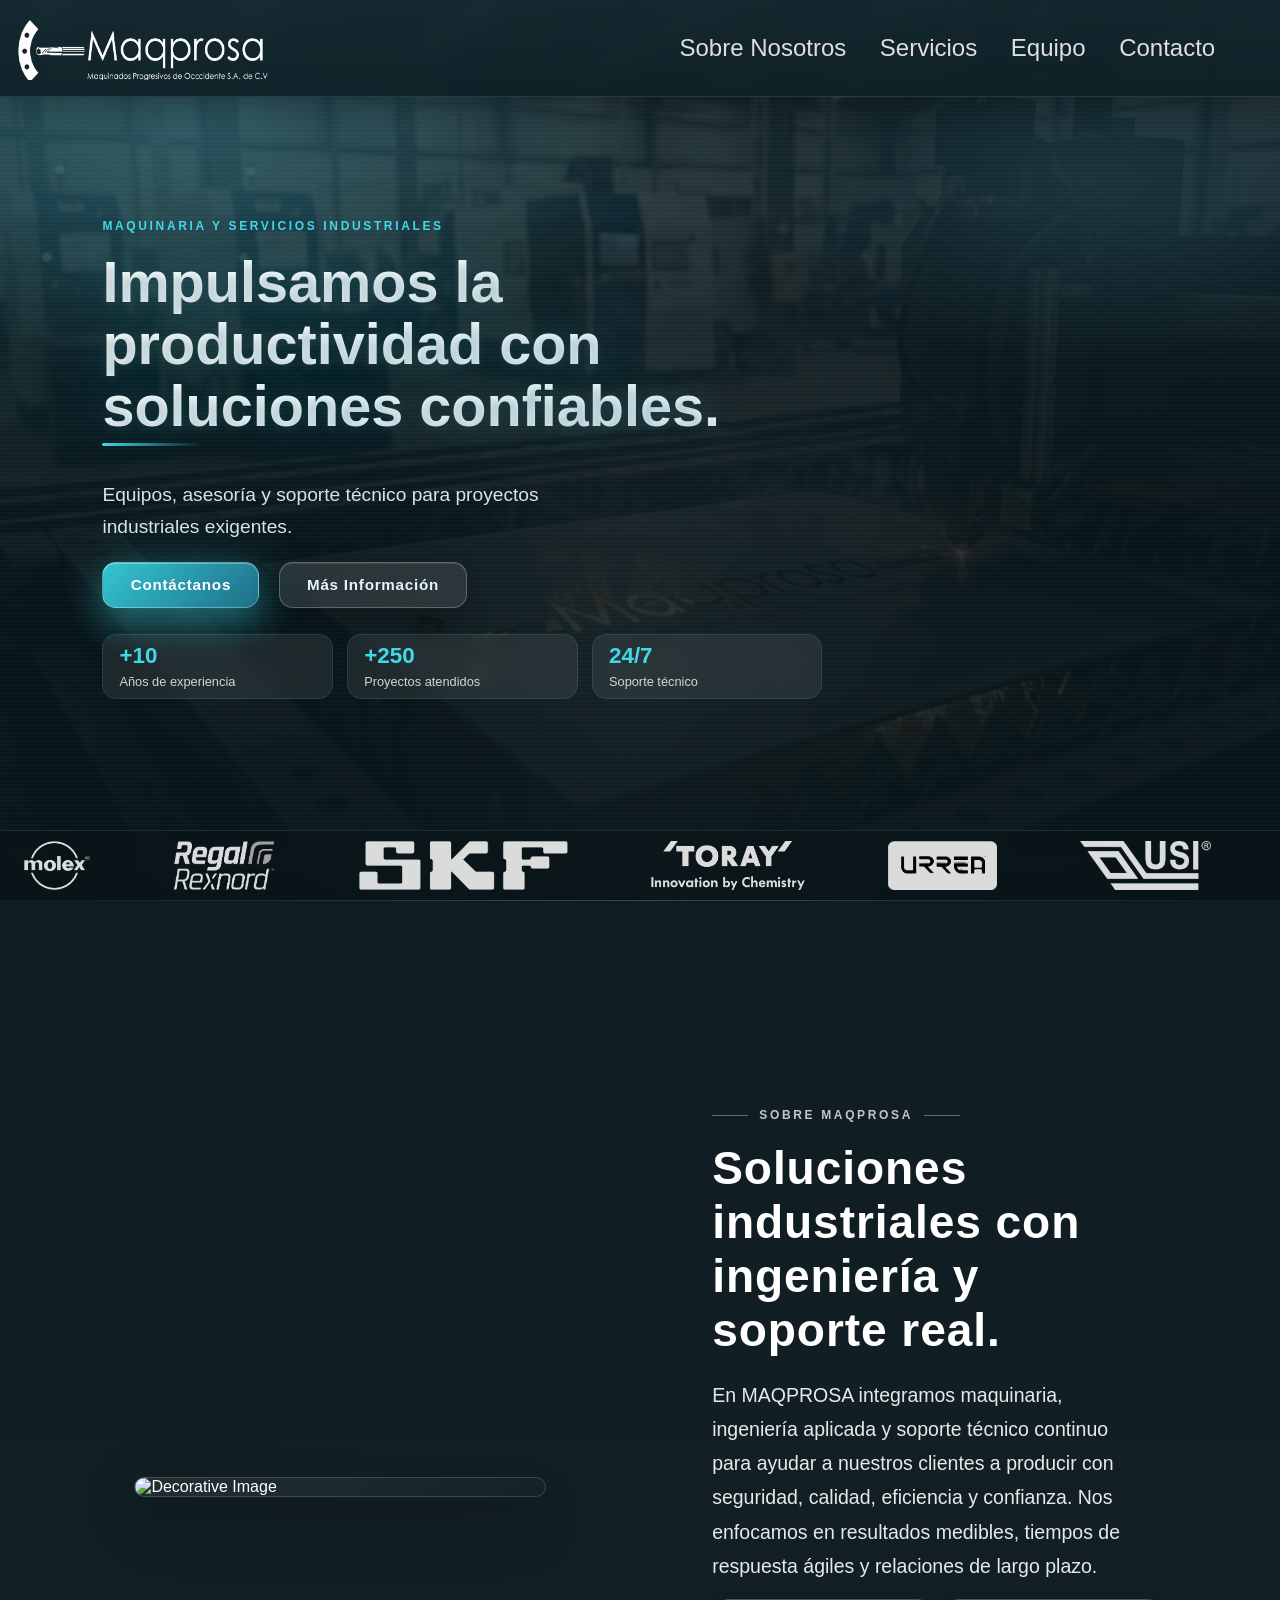
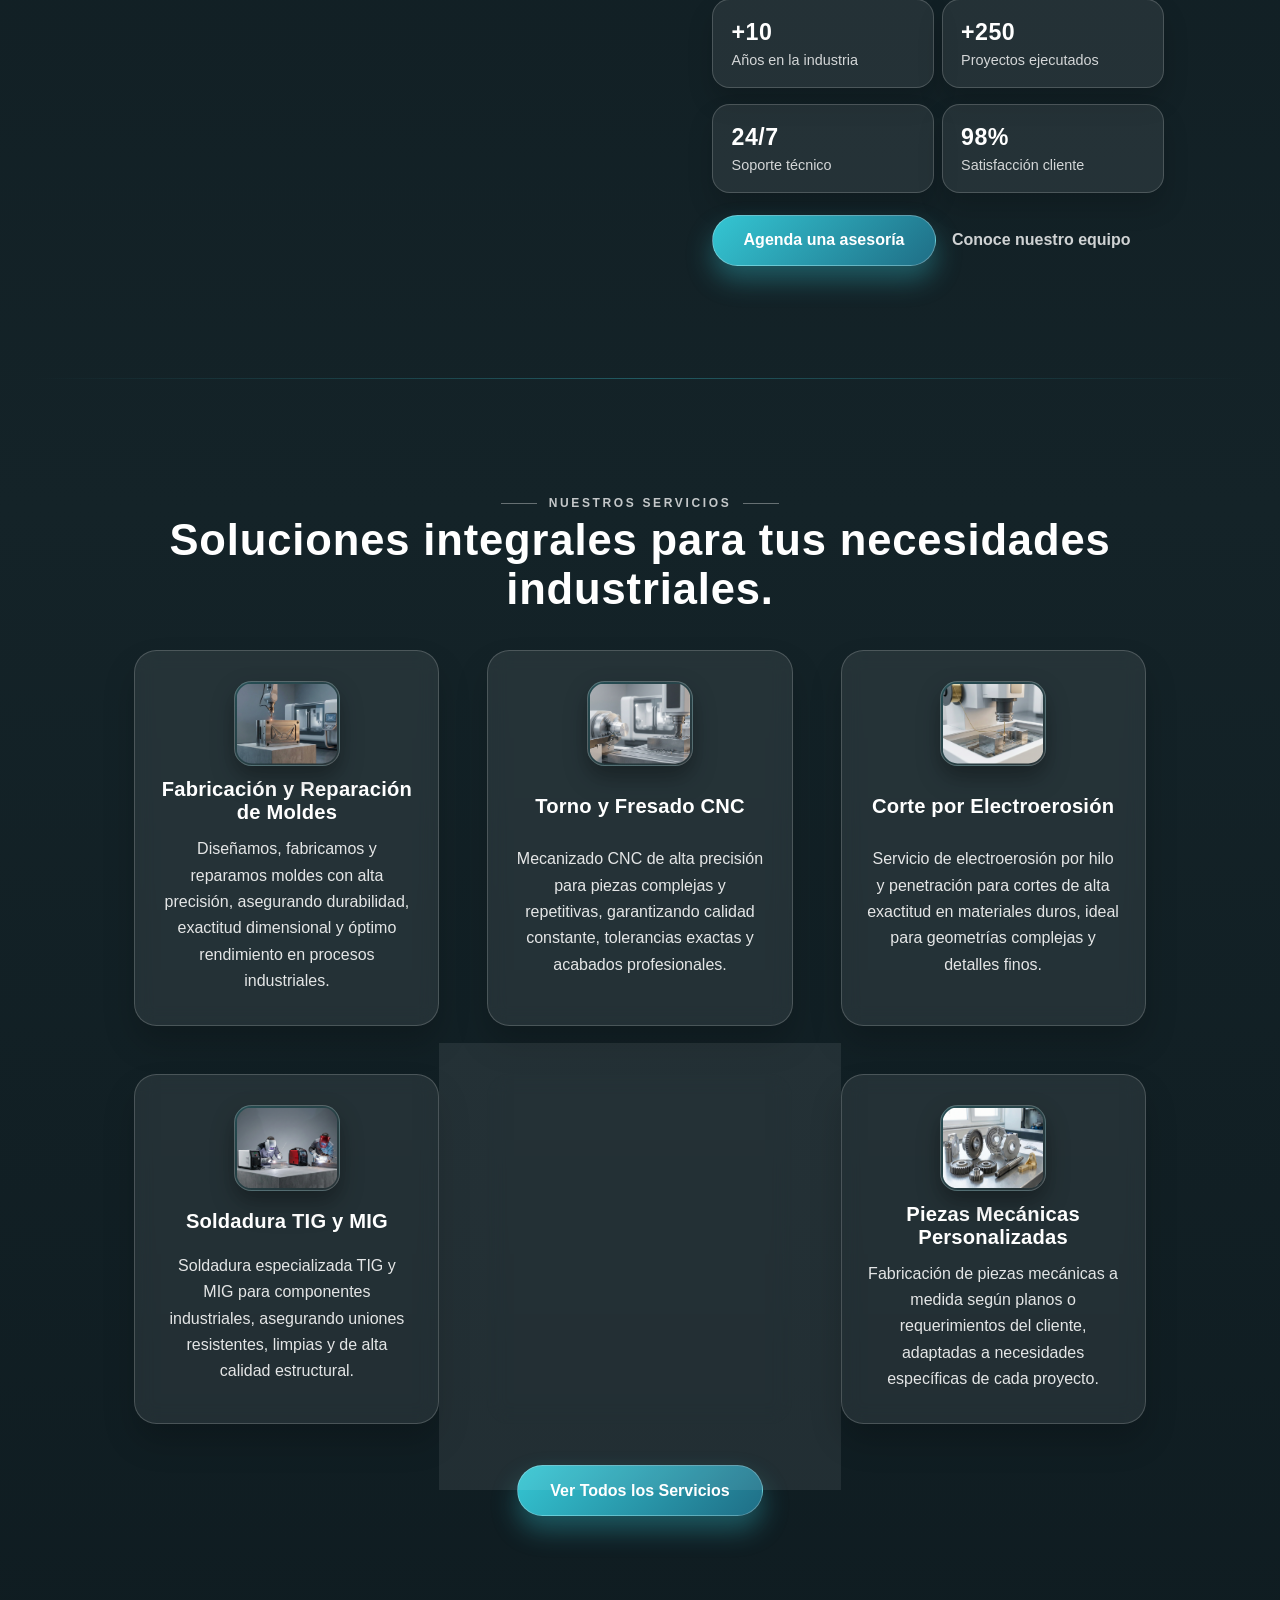
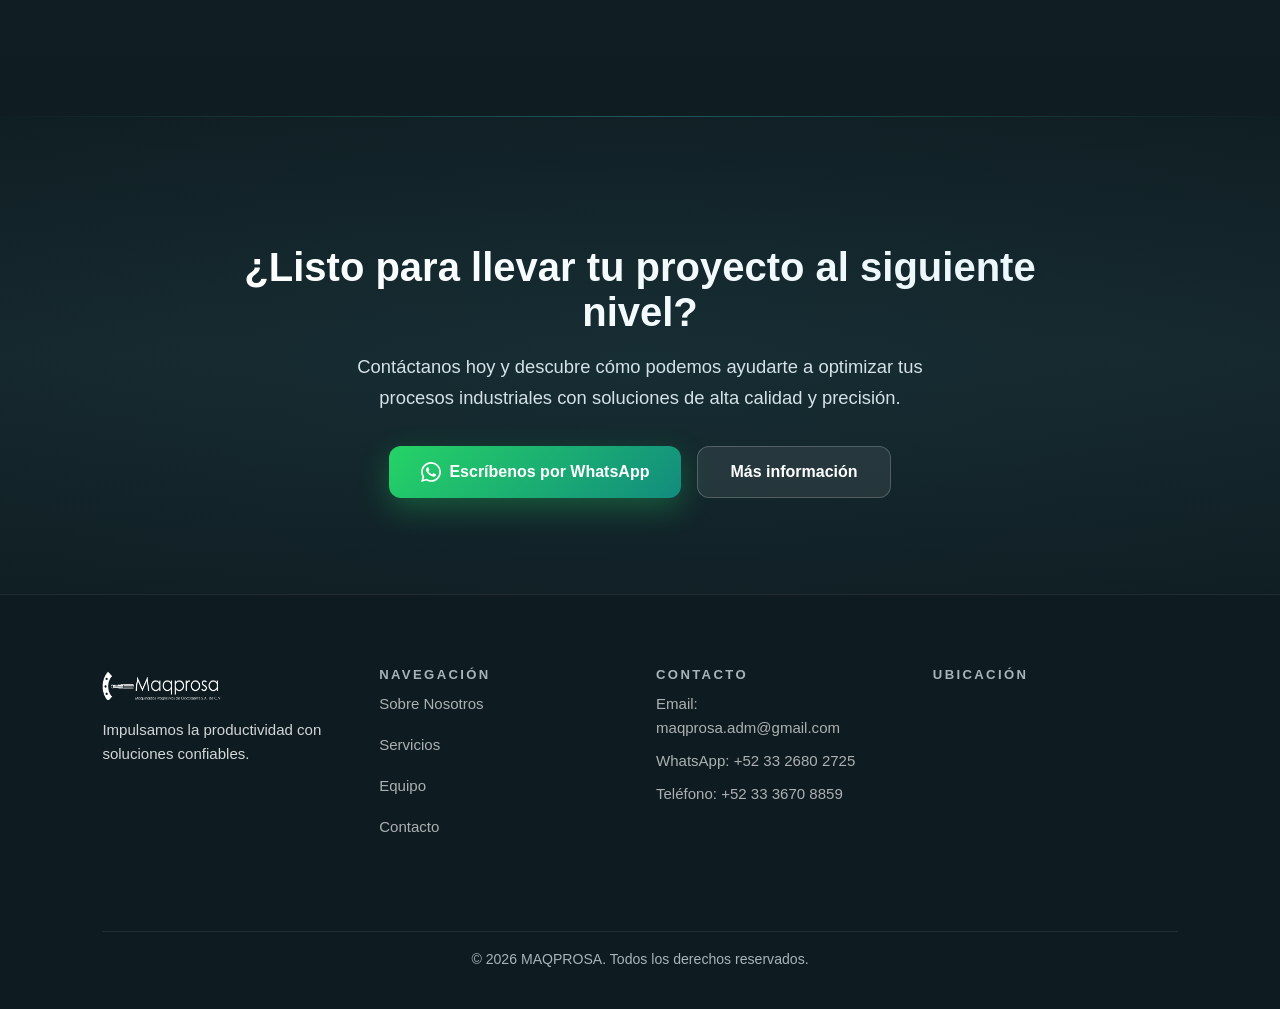
==== commit d15ef193: "OG Images" ====
--- a/index.html
+++ b/index.html
@@ -30,8 +30,8 @@
         <meta property="og:url" content="https://wakandianshield.github.io/MAQPROSA-WEBSITE/" />
         <meta property="og:title" content="MAQPROSA | Maquinaria y Servicios Industriales en Guadalajara" />
         <meta property="og:description" content="Soluciones industriales integrales: fabricación de moldes, mecanizado CNC, electroerosión, soldadura y más. +10 años de experiencia, soporte 24/7." />
-        <meta property="og:image" content="https://metatags.io/images/meta-tags.png" />
-        <meta property="og:image:secure_url" content="https://wakandianshield.github.io/MAQPROSA-WEBSITE/frontend/media/fb-og.png" />
+        <meta property="og:image" content="https://raw.githubusercontent.com/WakandianShield/MAQPROSA-WEBSITE/refs/heads/main/frontend/media/fb-og.png" />
+        <meta property="og:image:secure_url" content="https://raw.githubusercontent.com/WakandianShield/MAQPROSA-WEBSITE/refs/heads/main/frontend/media/fb-og.png" />
         <meta property="og:image:type" content="image/png" />
         <meta property="og:image:width" content="1200" />
         <meta property="og:image:height" content="630" />
@@ -46,7 +46,7 @@
         <meta name="twitter:url" content="https://wakandianshield.github.io/MAQPROSA-WEBSITE/" />
         <meta name="twitter:title" content="MAQPROSA | Maquinaria y Servicios Industriales" />
         <meta name="twitter:description" content="Soluciones industriales integrales: fabricación de moldes, mecanizado CNC, electroerosión, soldadura TIG/MIG. +10 años de experiencia en Guadalajara." />
-        <meta name="twitter:image" content="https://wakandianshield.github.io/MAQPROSA-WEBSITE/frontend/media/twt-og.png" />
+        <meta name="twitter:image" content="https://raw.githubusercontent.com/WakandianShield/MAQPROSA-WEBSITE/refs/heads/main/frontend/media/twt-og.png" />
         <meta name="twitter:image:alt" content="MAQPROSA - Maquinaria y Servicios Industriales" />
         
         <!-- Favicon y Apple Touch Icons -->
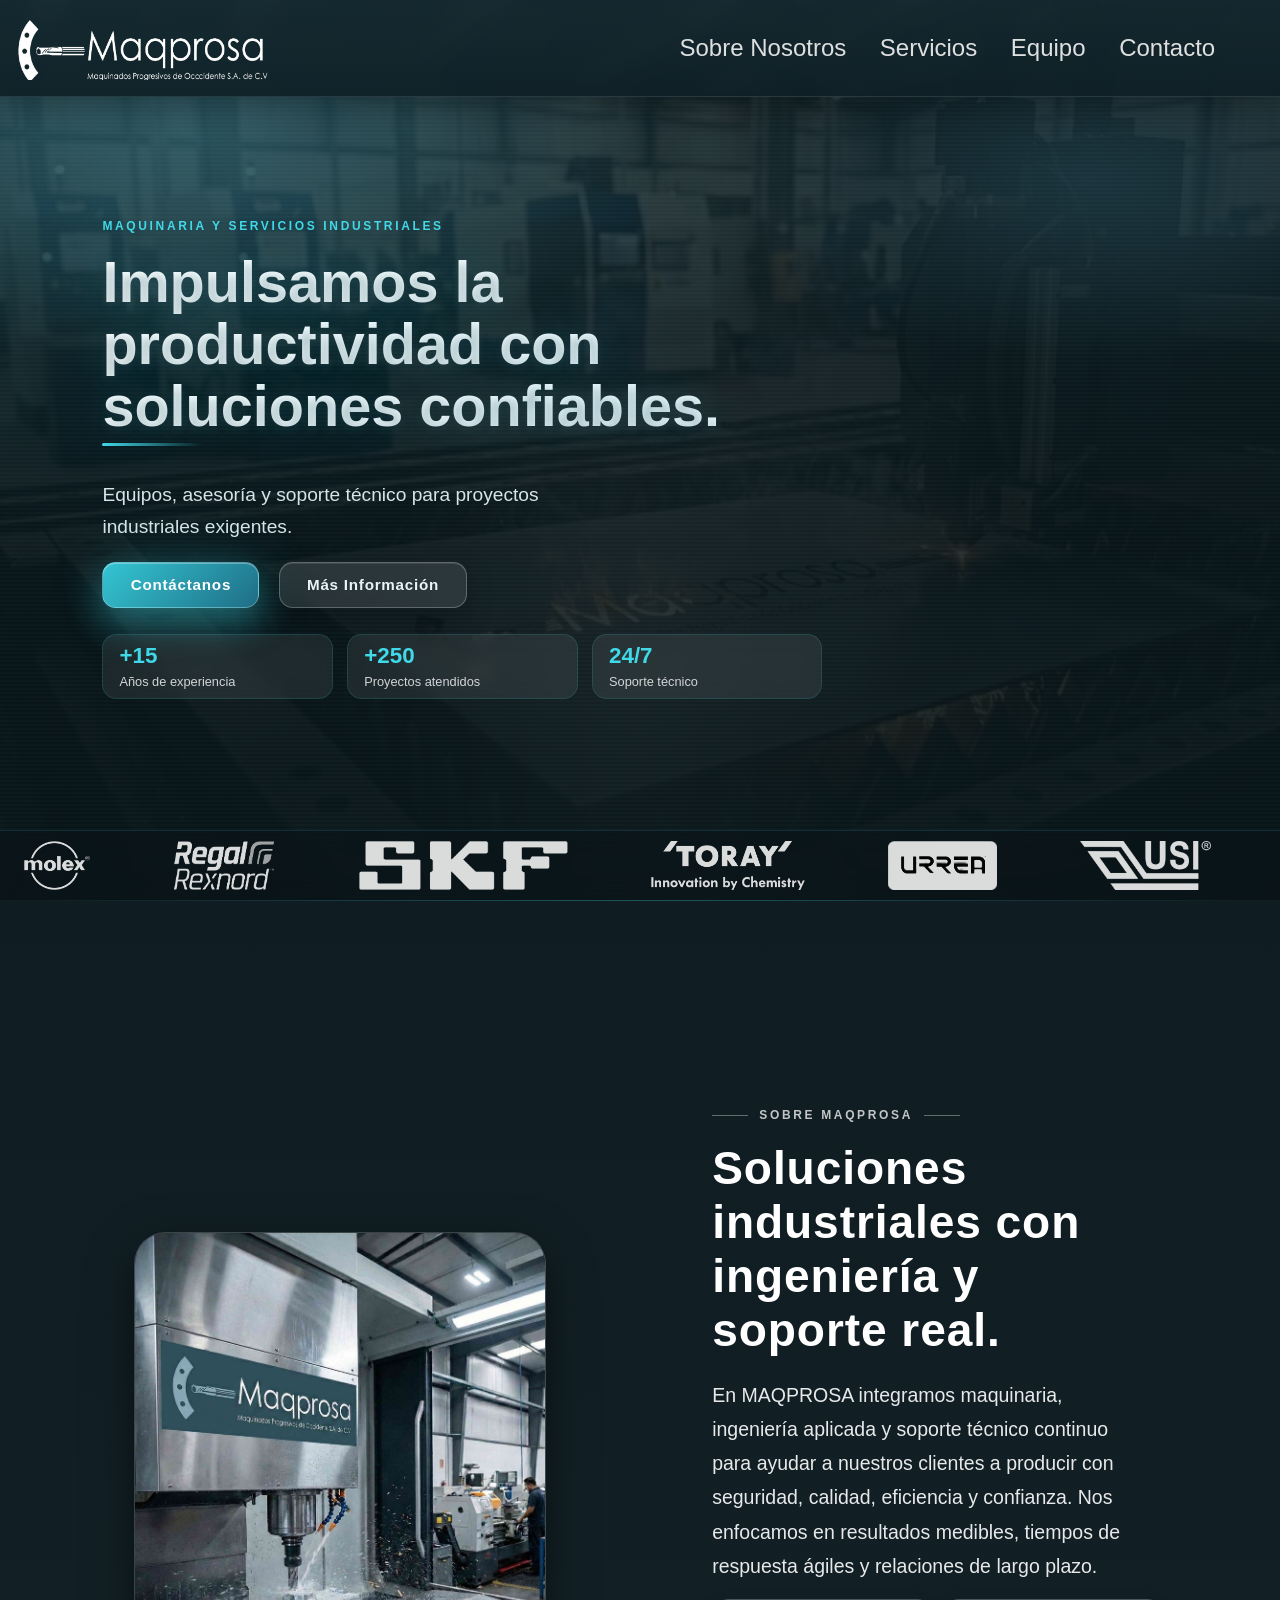
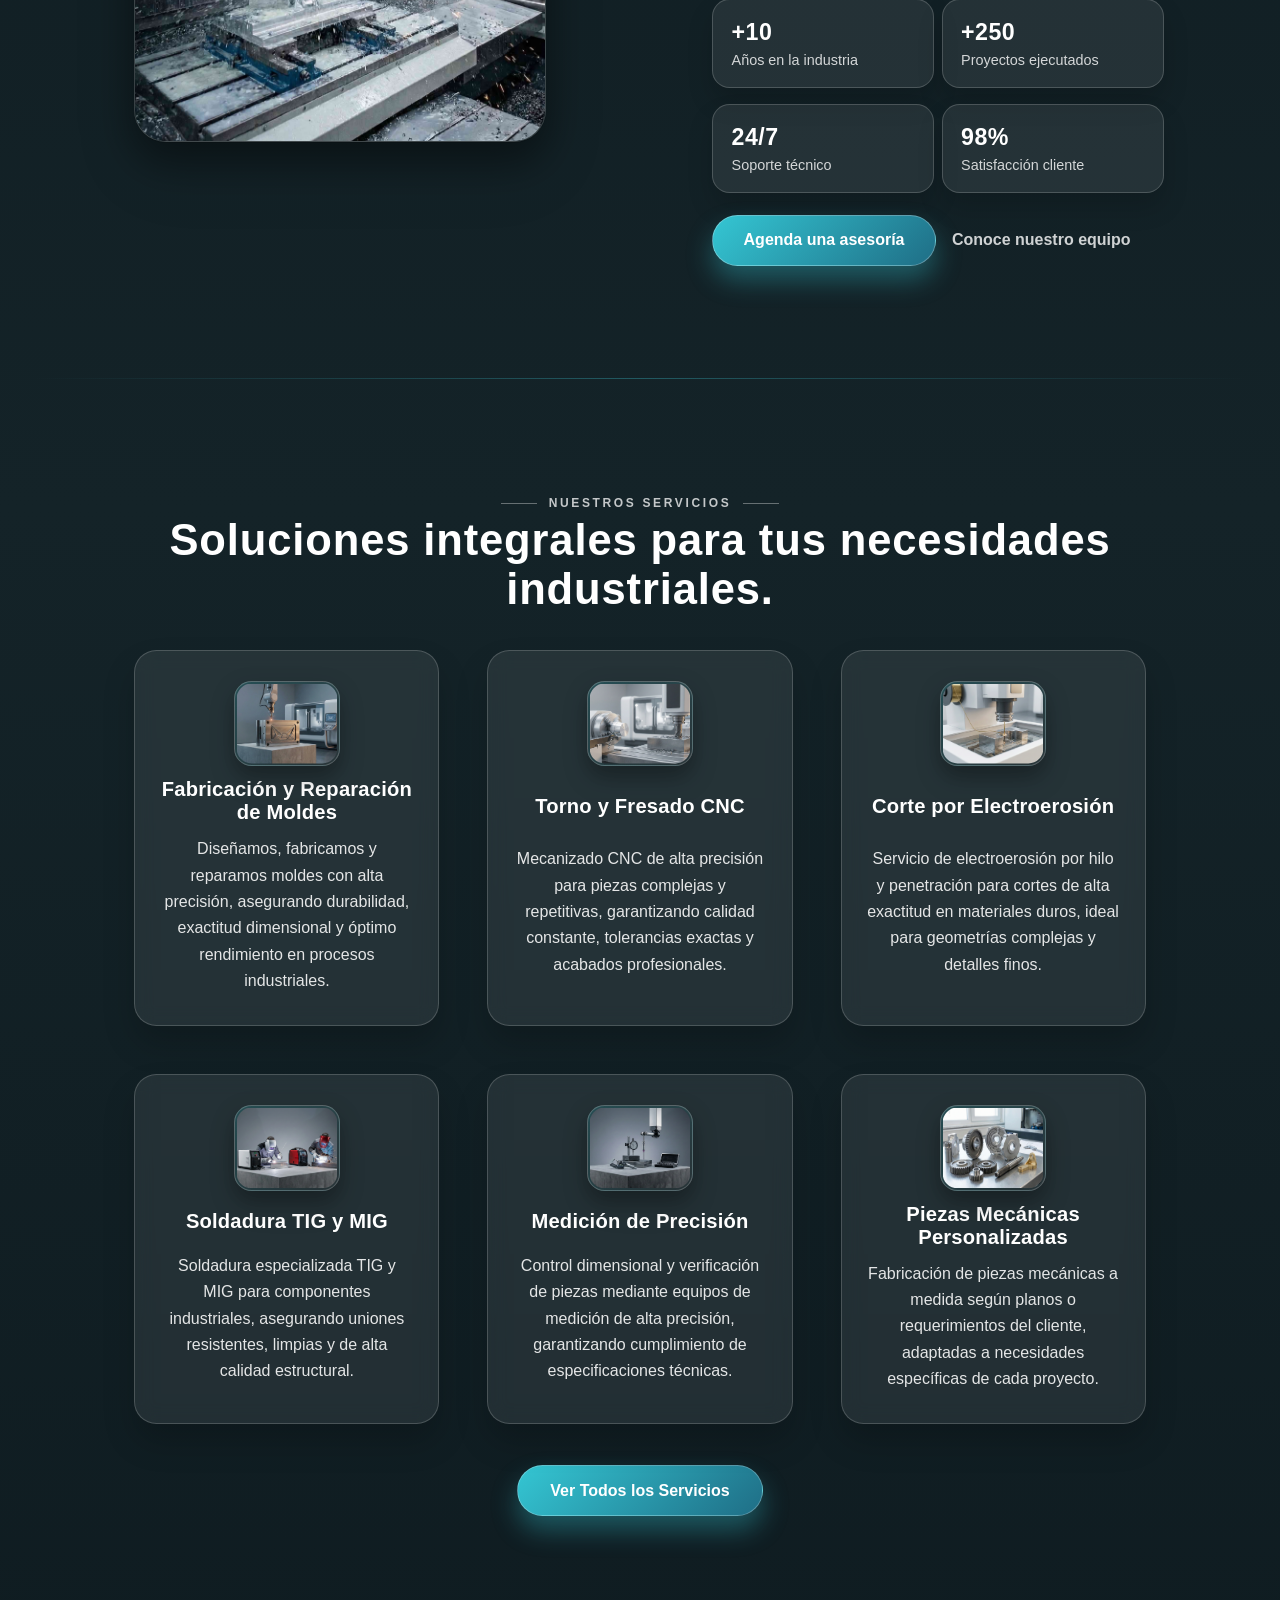
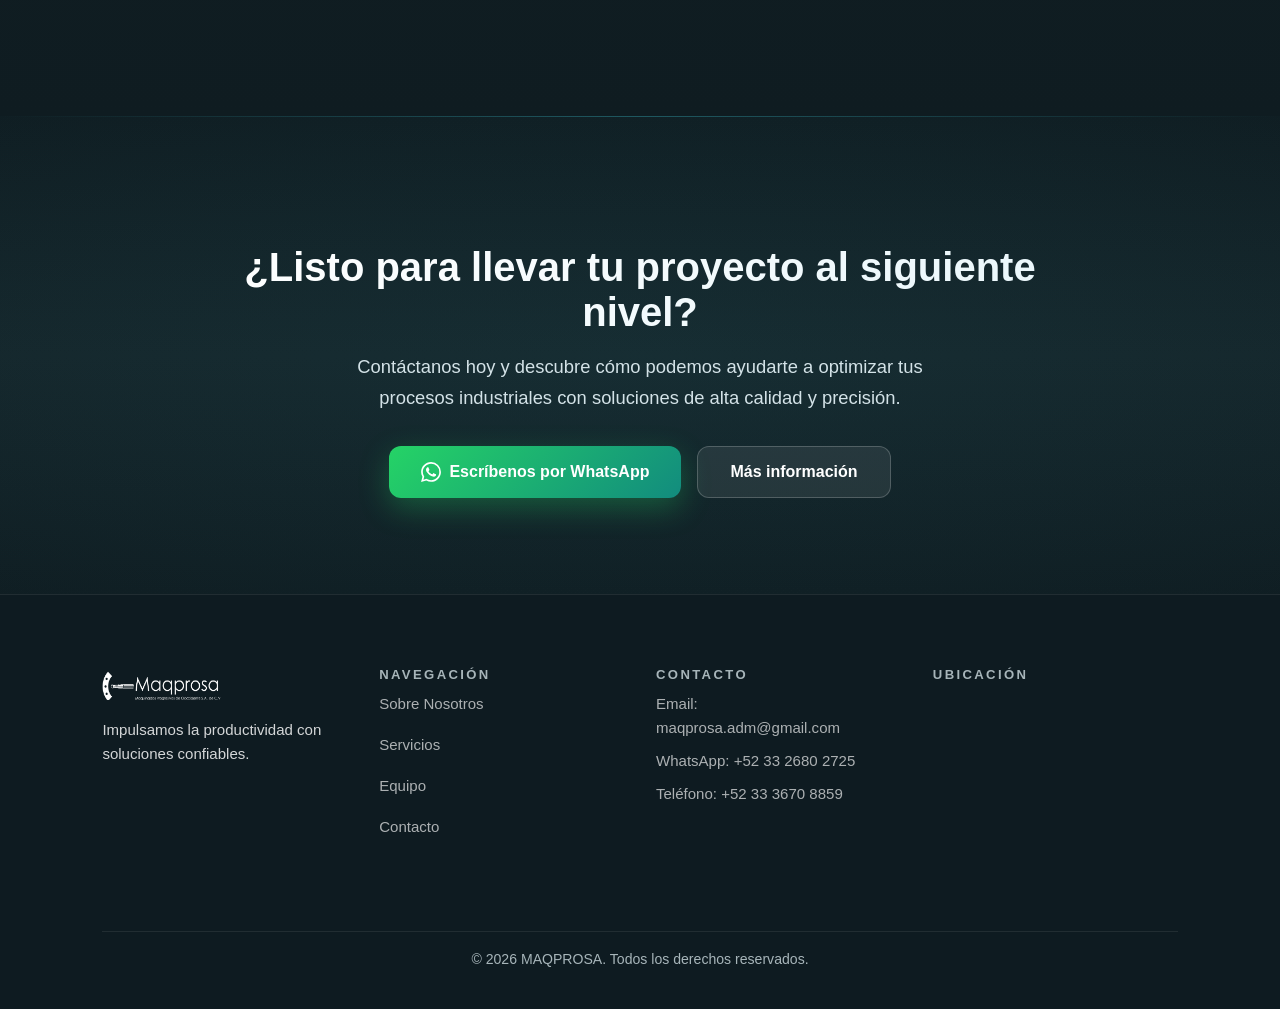
==== commit 6074613c: "Cambiar jpg y png a avif, mantener webp" ====
--- a/index.html
+++ b/index.html
@@ -8,7 +8,7 @@
         
         <!-- SEO Meta Tags Principales -->
         <title>MAQPROSA | Maquinaria y Servicios Industriales en Guadalajara, Jalisco</title>
-        <meta name="description" content="MAQPROSA: Empresa líder en maquinaria industrial, fabricación de moldes, mecanizado CNC, electroerosión, soldadura TIG/MIG y piezas mecánicas personalizadas en Guadalajara, Jalisco. +10 años de experiencia. Soporte técnico 24/7." />
+        <meta name="description" content="MAQPROSA: Empresa líder en maquinaria industrial, fabricación de moldes, mecanizado CNC, electroerosión, soldadura TIG/MIG y piezas mecánicas personalizadas en Guadalajara, Jalisco. +15 años de experiencia. Soporte técnico 24/7." />
         <meta name="keywords" content="maquinaria industrial, servicios industriales, fabricación de moldes, reparación de moldes, torno CNC, fresado CNC, mecanizado CNC, electroerosión, soldadura TIG, soldadura MIG, piezas mecánicas, manufactura de precisión, Guadalajara, Jalisco, México, MAQPROSA" />
         <meta name="author" content="MAQPROSA" />
         <meta name="robots" content="index, follow, max-image-preview:large, max-snippet:-1, max-video-preview:-1" />
@@ -30,8 +30,8 @@
         <meta property="og:url" content="https://wakandianshield.github.io/MAQPROSA-WEBSITE/" />
         <meta property="og:title" content="MAQPROSA | Maquinaria y Servicios Industriales en Guadalajara" />
         <meta property="og:description" content="Soluciones industriales integrales: fabricación de moldes, mecanizado CNC, electroerosión, soldadura y más. +10 años de experiencia, soporte 24/7." />
-        <meta property="og:image" content="https://raw.githubusercontent.com/WakandianShield/MAQPROSA-WEBSITE/refs/heads/main/frontend/media/fb-og.png" />
-        <meta property="og:image:secure_url" content="https://raw.githubusercontent.com/WakandianShield/MAQPROSA-WEBSITE/refs/heads/main/frontend/media/fb-og.png" />
+        <meta property="og:image" content="https://raw.githubusercontent.com/WakandianShield/MAQPROSA-MEDIA/refs/heads/main/fb-og.png" />
+        <meta property="og:image:secure_url" content="https://raw.githubusercontent.com/WakandianShield/MAQPROSA-MEDIA/refs/heads/main/fb-og.png" />
         <meta property="og:image:type" content="image/png" />
         <meta property="og:image:width" content="1200" />
         <meta property="og:image:height" content="630" />
@@ -46,21 +46,21 @@
         <meta name="twitter:url" content="https://wakandianshield.github.io/MAQPROSA-WEBSITE/" />
         <meta name="twitter:title" content="MAQPROSA | Maquinaria y Servicios Industriales" />
         <meta name="twitter:description" content="Soluciones industriales integrales: fabricación de moldes, mecanizado CNC, electroerosión, soldadura TIG/MIG. +10 años de experiencia en Guadalajara." />
-        <meta name="twitter:image" content="https://raw.githubusercontent.com/WakandianShield/MAQPROSA-WEBSITE/refs/heads/main/frontend/media/twt-og.png" />
+        <meta name="twitter:image" content="https://raw.githubusercontent.com/WakandianShield/MAQPROSA-MEDIA/refs/heads/main/twt-og.png" />
         <meta name="twitter:image:alt" content="MAQPROSA - Maquinaria y Servicios Industriales" />
         
         <!-- Favicon y Apple Touch Icons -->
-        <link rel="icon" type="image/png" href="frontend/media/logo.png" />
-        <link rel="icon" type="image/png" sizes="32x32" href="frontend/media/logo.png" />
-        <link rel="icon" type="image/png" sizes="16x16" href="frontend/media/logo.png" />
-        <link rel="apple-touch-icon" href="frontend/media/logo.png" />
-        <link rel="apple-touch-icon" sizes="152x152" href="frontend/media/iphone-logo.png" />
-        <link rel="apple-touch-icon" sizes="180x180" href="frontend/media/iphone-logo.png" />
-        <link rel="apple-touch-icon-precomposed" href="frontend/media/iphone-logo.png" />
+        <link rel="icon" type="image/png" href="frontend/media/logo.avif" />
+        <link rel="icon" type="image/png" sizes="32x32" href="frontend/media/logo.avif" />
+        <link rel="icon" type="image/png" sizes="16x16" href="frontend/media/logo.avif" />
+        <link rel="apple-touch-icon" href="frontend/media/logo.avif" />
+        <link rel="apple-touch-icon" sizes="152x152" href="frontend/media/iphone-logo.avif" />
+        <link rel="apple-touch-icon" sizes="180x180" href="frontend/media/iphone-logo.avif" />
+        <link rel="apple-touch-icon-precomposed" href="frontend/media/iphone-logo.avif" />
         <meta name="apple-mobile-web-app-capable" content="yes" />
         <meta name="apple-mobile-web-app-status-bar-style" content="black-translucent" />
         <meta name="apple-mobile-web-app-title" content="MAQPROSA" />
-        <meta name="msapplication-TileImage" content="frontend/media/logo.png" />
+        <meta name="msapplication-TileImage" content="frontend/media/logo.avif" />
         <meta name="msapplication-TileColor" content="#0f1c21" />
         <meta name="theme-color" content="#0f1c21" />
         
@@ -86,7 +86,7 @@
             "name": "MAQPROSA",
             "alternateName": "Maquinaria y Procesos Industriales SA",
             "url": "https://wakandianshield.github.io/MAQPROSA-WEBSITE/",
-            "logo": "https://wakandianshield.github.io/MAQPROSA-WEBSITE/frontend/media/logo.png",
+            "logo": "https://wakandianshield.github.io/MAQPROSA-WEBSITE/frontend/media/logo.avif",
             "description": "Empresa líder en maquinaria industrial, fabricación de moldes, mecanizado CNC, electroerosión y soldadura en Guadalajara, Jalisco.",
             "foundingDate": "2015",
             "address": {
@@ -129,7 +129,7 @@
             "@context": "https://schema.org",
             "@type": "LocalBusiness",
             "name": "MAQPROSA",
-            "image": "https://wakandianshield.github.io/MAQPROSA-WEBSITE/frontend/media/logo.png",
+            "image": "https://wakandianshield.github.io/MAQPROSA-WEBSITE/frontend/media/logo.avif",
             "@id": "https://wakandianshield.github.io/MAQPROSA-WEBSITE/",
             "url": "https://wakandianshield.github.io/MAQPROSA-WEBSITE/",
             "telephone": "+52-33-3670-8859",
@@ -297,7 +297,7 @@
                 <a href="#home" class="nav-link nav-logo">
                     <img
                         class="logo-nav"
-                        src="frontend/media/logo-nav.png"
+                        src="frontend/media/logo-nav.avif"
                         alt="Logo MAQPROSA"
                     />
                 </a>
@@ -352,7 +352,7 @@
                         </div>
                         <div class="hero-stats">
                             <div>
-                                <span class="stat-number">+10</span>
+                                <span class="stat-number">+15</span>
                                 <span class="stat-label"
                                     >Años de experiencia</span
                                 >
@@ -499,7 +499,7 @@
                 <section class="about-us" id="about">
                     <img
                         class="about-us__decorative"
-                        src="frontend/media/hero-img.png"
+                        src="frontend/media/hero-img.avif"
                         alt="Decorative Image"
                     />
                     <div class="about-us__content">
@@ -709,7 +709,7 @@
                 <div class="footer-section">
                     <img
                         class="footer-logo"
-                        src="frontend/media/logo-footer.png"
+                        src="frontend/media/logo-footer.avif"
                         alt="Logo MAQPROSA"
                     />
                     <p>
--- a/frontend/styles.css
+++ b/frontend/styles.css
@@ -178,7 +178,7 @@
     min-height: 100vh;
     max-height: 100vh;
     padding: 0;
-    background-image: url(media/bg_no_blur.jpg);
+    background-image: url(media/bg_no_blur.avif);
     background-size: cover;
     background-position: center;
     background-repeat: no-repeat;
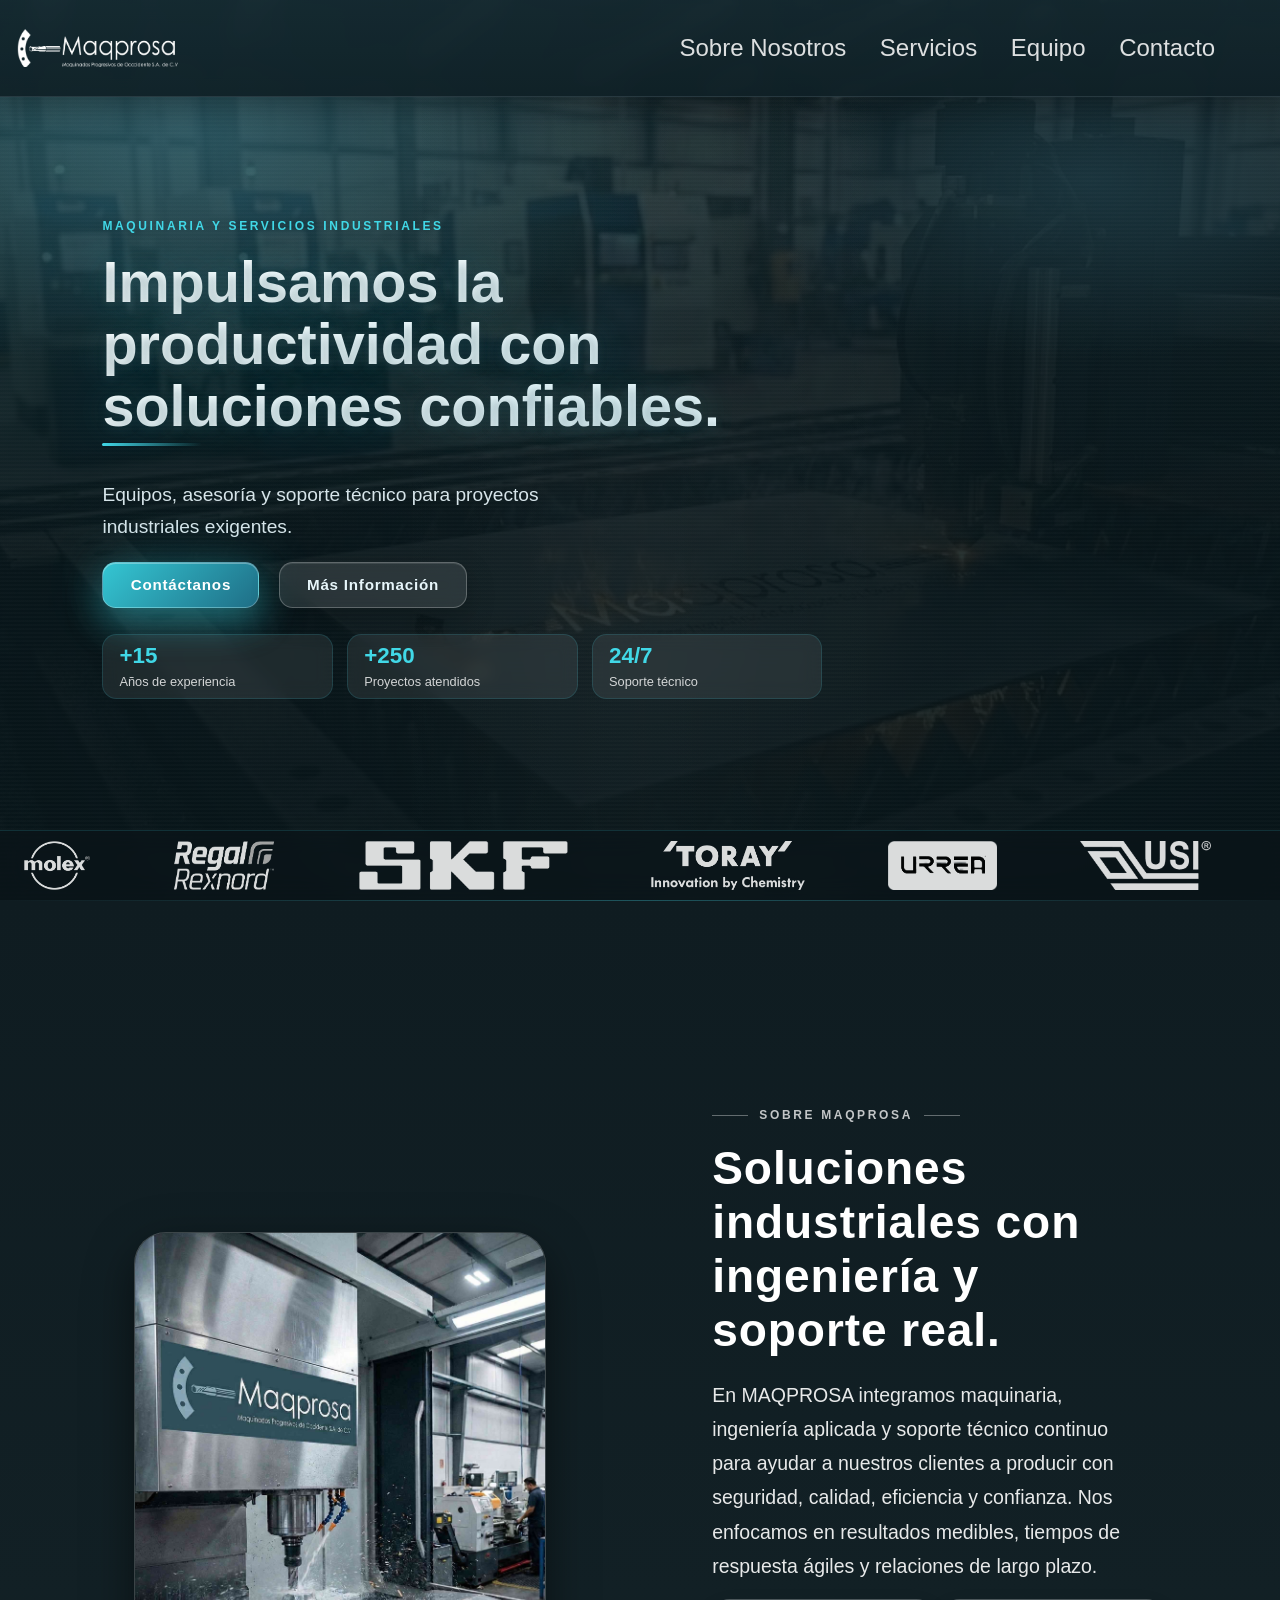
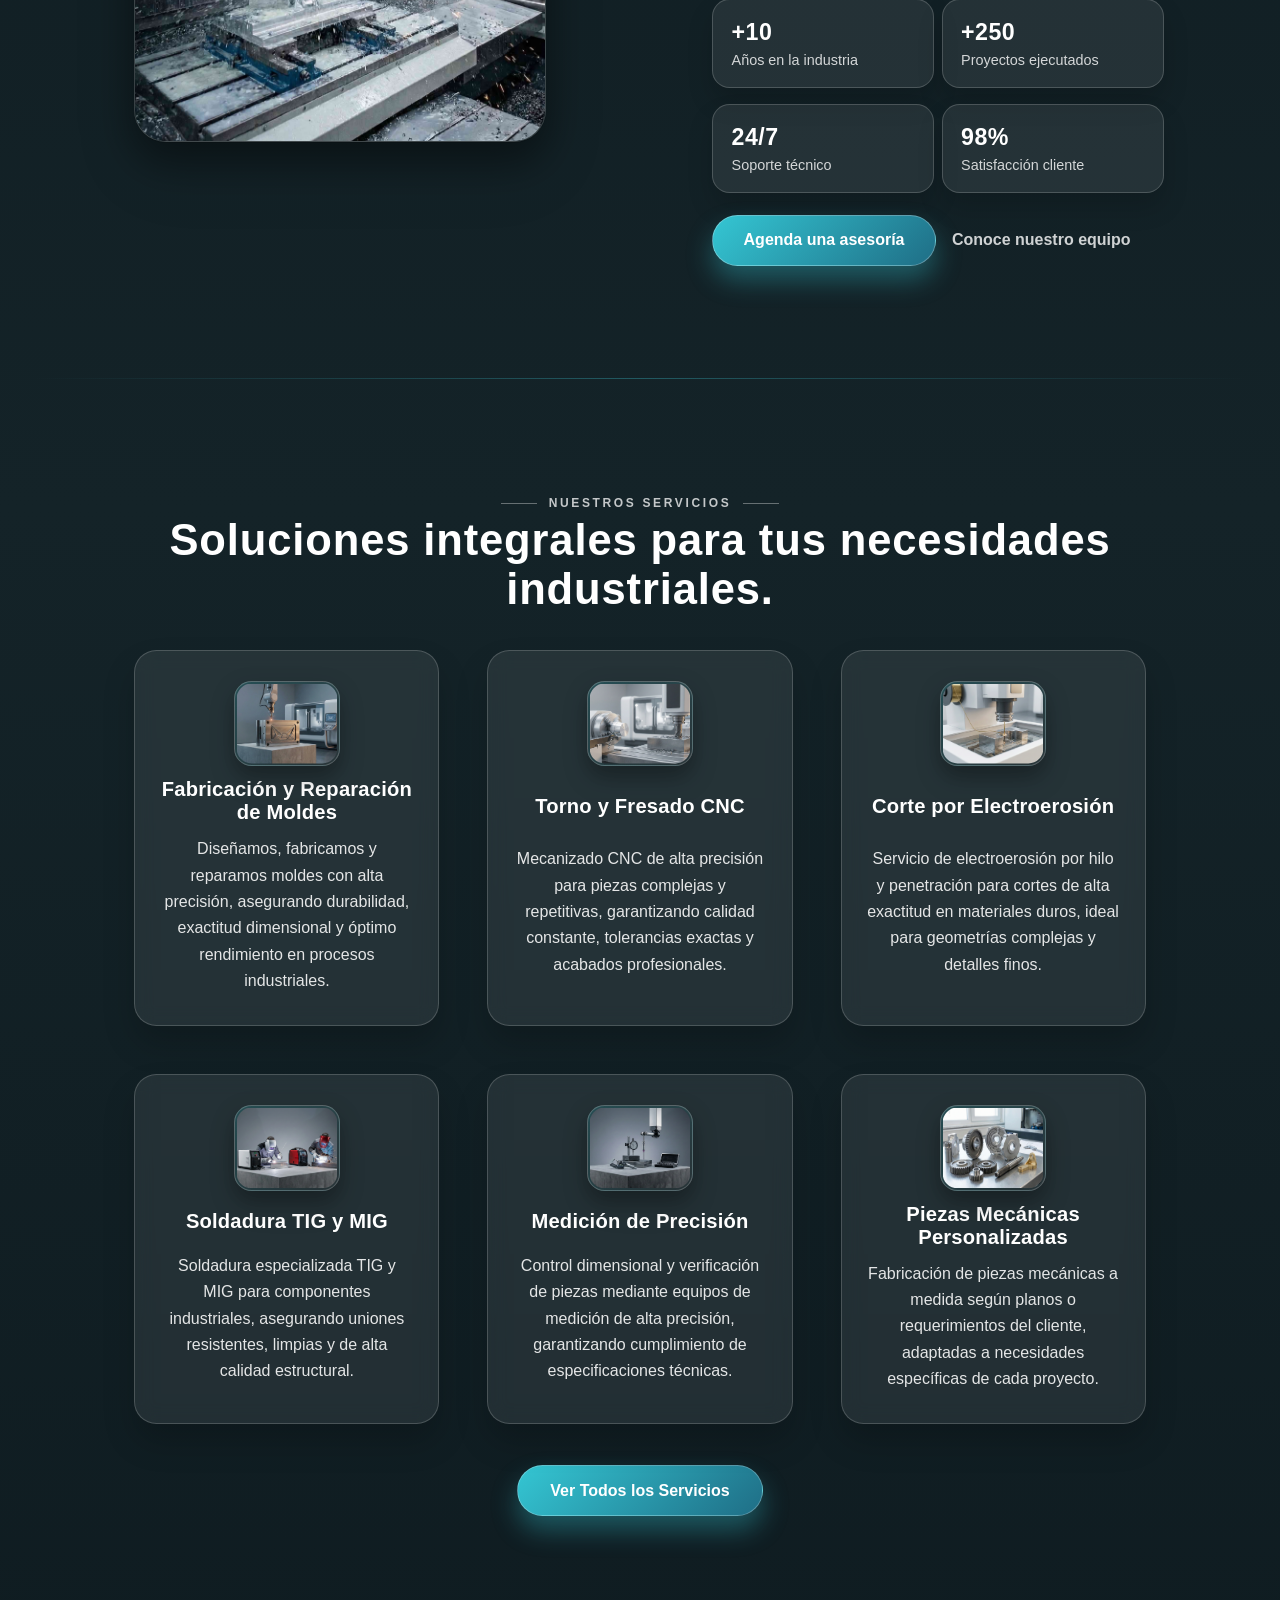
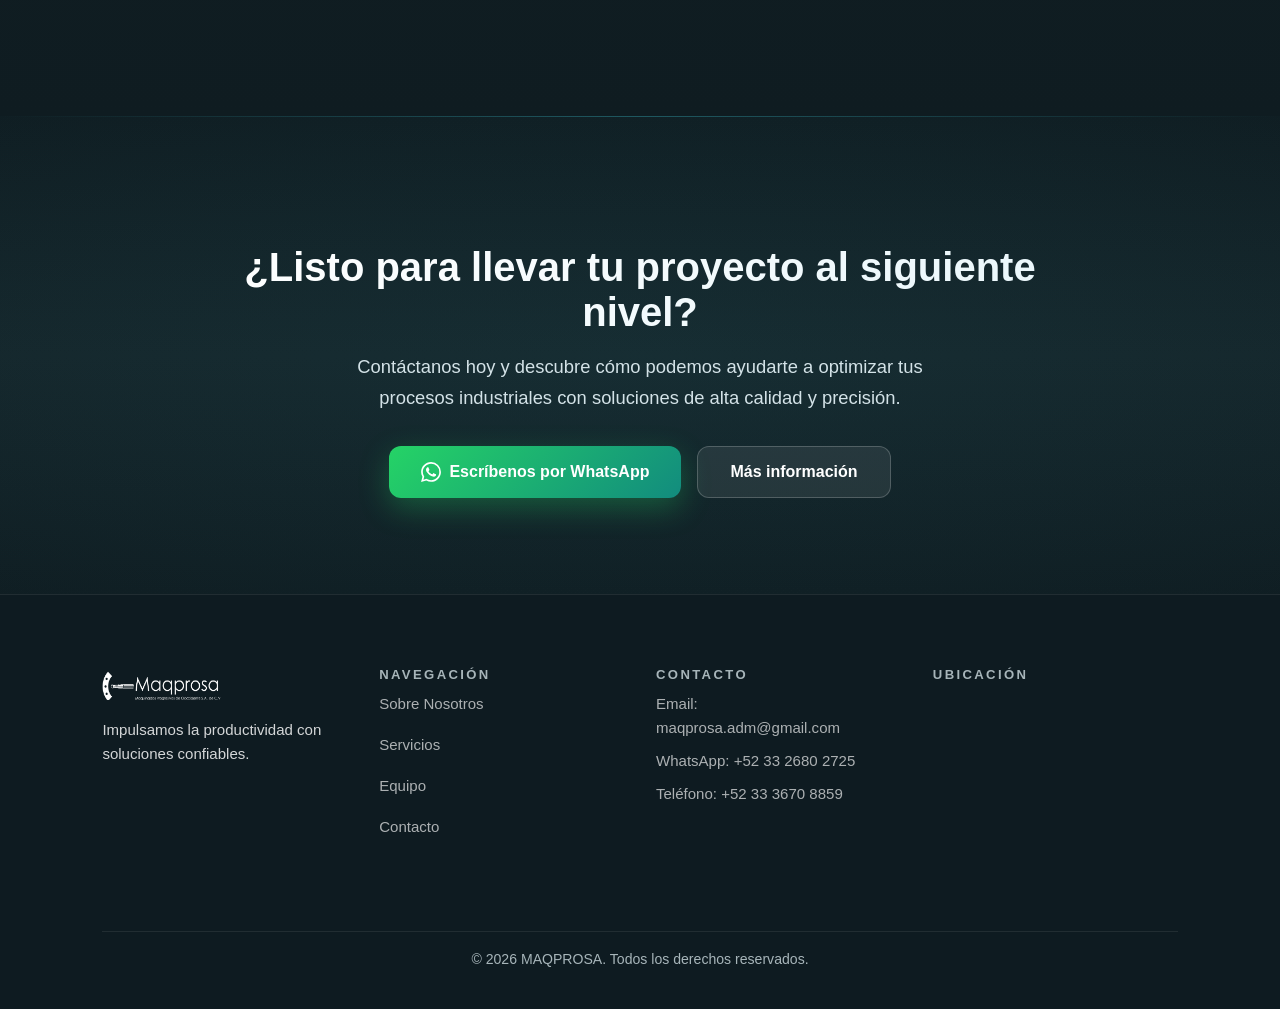
==== commit 4a52acf7: "Web Test Speed" ====
--- a/index.html
+++ b/index.html
@@ -70,9 +70,13 @@
         <link rel="preconnect" href="https://www.google.com" />
         <link rel="dns-prefetch" href="https://www.google-analytics.com" />
         
+        <!-- Preload de recursos críticos -->
+        <link rel="preload" href="frontend/styles.css" as="style" />
+        <link rel="preload" href="frontend/media/logo-nav.avif" as="image" type="image/avif" />
+        
         <!-- Hojas de estilo -->
         <link rel="stylesheet" href="frontend/styles.css" />
-        <link rel="stylesheet" href="frontend/styles_mobile.css" />
+        <link rel="stylesheet" href="frontend/styles_mobile.css" media="screen and (max-width: 1024px)" />
         
         <!-- Scripts -->
         <script ref="script" src="frontend/script.js" defer></script>
@@ -294,11 +298,13 @@
     <body>
         <header>
             <nav>
-                <a href="#home" class="nav-link nav-logo">
+                <a href="#home" class="nav-link nav-logo" aria-label="MAQPROSA - Ir al inicio">
                     <img
                         class="logo-nav"
                         src="frontend/media/logo-nav.avif"
                         alt="Logo MAQPROSA"
+                        fetchpriority="high"
+                        decoding="async"
                     />
                 </a>
                 <div class="menu-toggle" id="menuToggle">
@@ -373,122 +379,122 @@
                 <div class="clients">
                     <div class="client-logos">
                         <img
-                            class="img-client-logos"
+                            class="img-client-logos" loading="lazy" decoding="async"
                             src="frontend/media/clients/molex.webp"
                             alt="Cliente 1"
                         />
                         <img
-                            class="img-client-logos"
+                            class="img-client-logos" loading="lazy" decoding="async"
                             src="frontend/media/clients/regal.webp"
                             alt="Cliente 2"
                         />
                         <img
-                            class="img-client-logos"
+                            class="img-client-logos" loading="lazy" decoding="async"
                             src="frontend/media/clients/SKF.webp"
                             alt="Cliente 3"
                         />
                         <img
-                            class="img-client-logos"
+                            class="img-client-logos" loading="lazy" decoding="async"
                             src="frontend/media/clients/toray.webp"
                             alt="Cliente 4"
                         />
                         <img
-                            class="img-client-logos"
+                            class="img-client-logos" loading="lazy" decoding="async"
                             src="frontend/media/clients/urrea.webp"
                             alt="Cliente 5"
                         />
                         <img
-                            class="img-client-logos"
+                            class="img-client-logos" loading="lazy" decoding="async"
                             src="frontend/media/clients/usi.webp"
                             alt="Cliente 6"
                         />
                         <img
-                            class="img-client-logos"
+                            class="img-client-logos" loading="lazy" decoding="async"
                             src="frontend/media/clients/molex.webp"
                             alt="Cliente 1"
                         />
                         <img
-                            class="img-client-logos"
+                            class="img-client-logos" loading="lazy" decoding="async"
                             src="frontend/media/clients/regal.webp"
                             alt="Cliente 2"
                         />
                         <img
-                            class="img-client-logos"
+                            class="img-client-logos" loading="lazy" decoding="async"
                             src="frontend/media/clients/SKF.webp"
                             alt="Cliente 3"
                         />
                         <img
-                            class="img-client-logos"
+                            class="img-client-logos" loading="lazy" decoding="async"
                             src="frontend/media/clients/toray.webp"
                             alt="Cliente 4"
                         />
                         <img
-                            class="img-client-logos"
+                            class="img-client-logos" loading="lazy" decoding="async"
                             src="frontend/media/clients/urrea.webp"
                             alt="Cliente 5"
                         />
                         <img
-                            class="img-client-logos"
+                            class="img-client-logos" loading="lazy" decoding="async"
                             src="frontend/media/clients/usi.webp"
                             alt="Cliente 6"
                         />
                         <img
-                            class="img-client-logos"
+                            class="img-client-logos" loading="lazy" decoding="async"
                             src="frontend/media/clients/molex.webp"
                             alt="Cliente 1"
                         />
                         <img
-                            class="img-client-logos"
+                            class="img-client-logos" loading="lazy" decoding="async"
                             src="frontend/media/clients/regal.webp"
                             alt="Cliente 2"
                         />
                         <img
-                            class="img-client-logos"
+                            class="img-client-logos" loading="lazy" decoding="async"
                             src="frontend/media/clients/SKF.webp"
                             alt="Cliente 3"
                         />
                         <img
-                            class="img-client-logos"
+                            class="img-client-logos" loading="lazy" decoding="async"
                             src="frontend/media/clients/toray.webp"
                             alt="Cliente 4"
                         />
                         <img
-                            class="img-client-logos"
+                            class="img-client-logos" loading="lazy" decoding="async"
                             src="frontend/media/clients/urrea.webp"
                             alt="Cliente 5"
                         />
                         <img
-                            class="img-client-logos"
+                            class="img-client-logos" loading="lazy" decoding="async"
                             src="frontend/media/clients/usi.webp"
                             alt="Cliente 6"
                         />
                         <img
-                            class="img-client-logos"
+                            class="img-client-logos" loading="lazy" decoding="async"
                             src="frontend/media/clients/molex.webp"
                             alt="Cliente 1"
                         />
                         <img
-                            class="img-client-logos"
+                            class="img-client-logos" loading="lazy" decoding="async"
                             src="frontend/media/clients/regal.webp"
                             alt="Cliente 2"
                         />
                         <img
-                            class="img-client-logos"
+                            class="img-client-logos" loading="lazy" decoding="async"
                             src="frontend/media/clients/SKF.webp"
                             alt="Cliente 3"
                         />
                         <img
-                            class="img-client-logos"
+                            class="img-client-logos" loading="lazy" decoding="async"
                             src="frontend/media/clients/toray.webp"
                             alt="Cliente 4"
                         />
                         <img
-                            class="img-client-logos"
+                            class="img-client-logos" loading="lazy" decoding="async"
                             src="frontend/media/clients/urrea.webp"
                             alt="Cliente 5"
                         />
                         <img
-                            class="img-client-logos"
+                            class="img-client-logos" loading="lazy" decoding="async"
                             src="frontend/media/clients/usi.webp"
                             alt="Cliente 6"
                         />
@@ -711,13 +717,17 @@
                         class="footer-logo"
                         src="frontend/media/logo-footer.avif"
                         alt="Logo MAQPROSA"
+                        width="120"
+                        height="40"
+                        loading="lazy"
+                        decoding="async"
                     />
                     <p>
                         Impulsamos la productividad con soluciones confiables.
                     </p>
                 </div>
                 <div class="footer-section">
-                    <h4>Navegación</h4>
+                    <h3>Navegación</h3>
                     <ul>
                         <li><a href="us.html">Sobre Nosotros</a></li>
                         <li><a href="services.html">Servicios</a></li>
@@ -726,7 +736,7 @@
                     </ul>
                 </div>
                 <div class="footer-section">
-                    <h4>Contacto</h4>
+                    <h3>Contacto</h3>
                     <a href="mailto:maqprosa.adm@gmail.com"
                         >Email: maqprosa.adm@gmail.com</a
                     >
@@ -736,7 +746,7 @@
                     <a href="tel:+523336708859">Teléfono: +52 33 3670 8859</a>
                 </div>
                 <div class="footer-section footer-map">
-                    <h4>Ubicación</h4>
+                    <h3>Ubicación</h3>
                     <iframe
                         src="https://www.google.com/maps/embed?pb=!1m18!1m12!1m3!1d8265.29716269699!2d-103.33255174720152!3d20.59193662450971!2m3!1f0!2f0!3f0!3m2!1i1024!2i768!4f13.1!3m3!1m2!1s0x8428b293394a0339%3A0xa8bdd4ad61870829!2sMaqprosa!5e0!3m2!1ses-419!2smx!4v1769815293856!5m2!1ses-419!2smx"
                         width="400"
@@ -745,6 +755,7 @@
                         allowfullscreen=""
                         loading="lazy"
                         referrerpolicy="no-referrer-when-downgrade"
+                        title="Mapa de ubicación de MAQPROSA en Google Maps"
                     ></iframe>
                 </div>
             </div>
--- a/frontend/styles.css
+++ b/frontend/styles.css
@@ -95,9 +95,12 @@
 }
 
 .logo-nav {
-    height: 70px;
+    height: auto;
+    max-height: 45px;
+    width: auto;
     margin: 0;
-    padding: 0 0em;
+    padding: 0;
+    object-fit: contain;
 }
 
 .nav-link {
@@ -1099,18 +1102,8 @@
     margin-bottom: 0.9rem;
 }
 
-.footer-section h3,
-.footer-section h4 {
+.footer-section h3 {
     margin: 0 0 0.65rem;
-    letter-spacing: 0.02em;
-}
-
-.footer-section h3 {
-    font-size: 1.25rem;
-    color: var(--font-color);
-}
-
-.footer-section h4 {
     font-size: 0.82rem;
     text-transform: uppercase;
     letter-spacing: 0.18em;
--- a/frontend/styles.css
+++ b/frontend/styles.css
@@ -95,9 +95,12 @@
 }
 
 .logo-nav {
-    height: 70px;
+    height: auto;
+    max-height: 45px;
+    width: auto;
     margin: 0;
-    padding: 0 0em;
+    padding: 0;
+    object-fit: contain;
 }
 
 .nav-link {
@@ -1099,18 +1102,8 @@
     margin-bottom: 0.9rem;
 }
 
-.footer-section h3,
-.footer-section h4 {
+.footer-section h3 {
     margin: 0 0 0.65rem;
-    letter-spacing: 0.02em;
-}
-
-.footer-section h3 {
-    font-size: 1.25rem;
-    color: var(--font-color);
-}
-
-.footer-section h4 {
     font-size: 0.82rem;
     text-transform: uppercase;
     letter-spacing: 0.18em;
--- a/frontend/styles_mobile.css
+++ b/frontend/styles_mobile.css
@@ -284,7 +284,7 @@
     }
 
     .cta-section-index {
-        padding: 4rem 0;
+        padding: 4rem 2em;
     }
 
     .cta-container-index {
@@ -630,7 +630,7 @@
         width: 100px;
     }
 
-    .footer-section h4 {
+    .footer-section h3 {
         font-size: 0.8rem;
     }
 
@@ -777,7 +777,7 @@
 
     .cta-btn-index {
         width: 100%;
-        max-width: 280px;
+        max-width: 200px;
         padding: 0.85rem 1.25rem;
         font-size: 0.9rem;
     }
@@ -795,7 +795,7 @@
         width: 90px;
     }
 
-    .footer-section h4 {
+    .footer-section h3 {
         font-size: 0.75rem;
     }
 
@@ -878,10 +878,6 @@
     }
 
     .footer-section h3 {
-        font-size: 1rem;
-    }
-
-    .footer-section h4 {
         font-size: 0.78rem;
     }
 
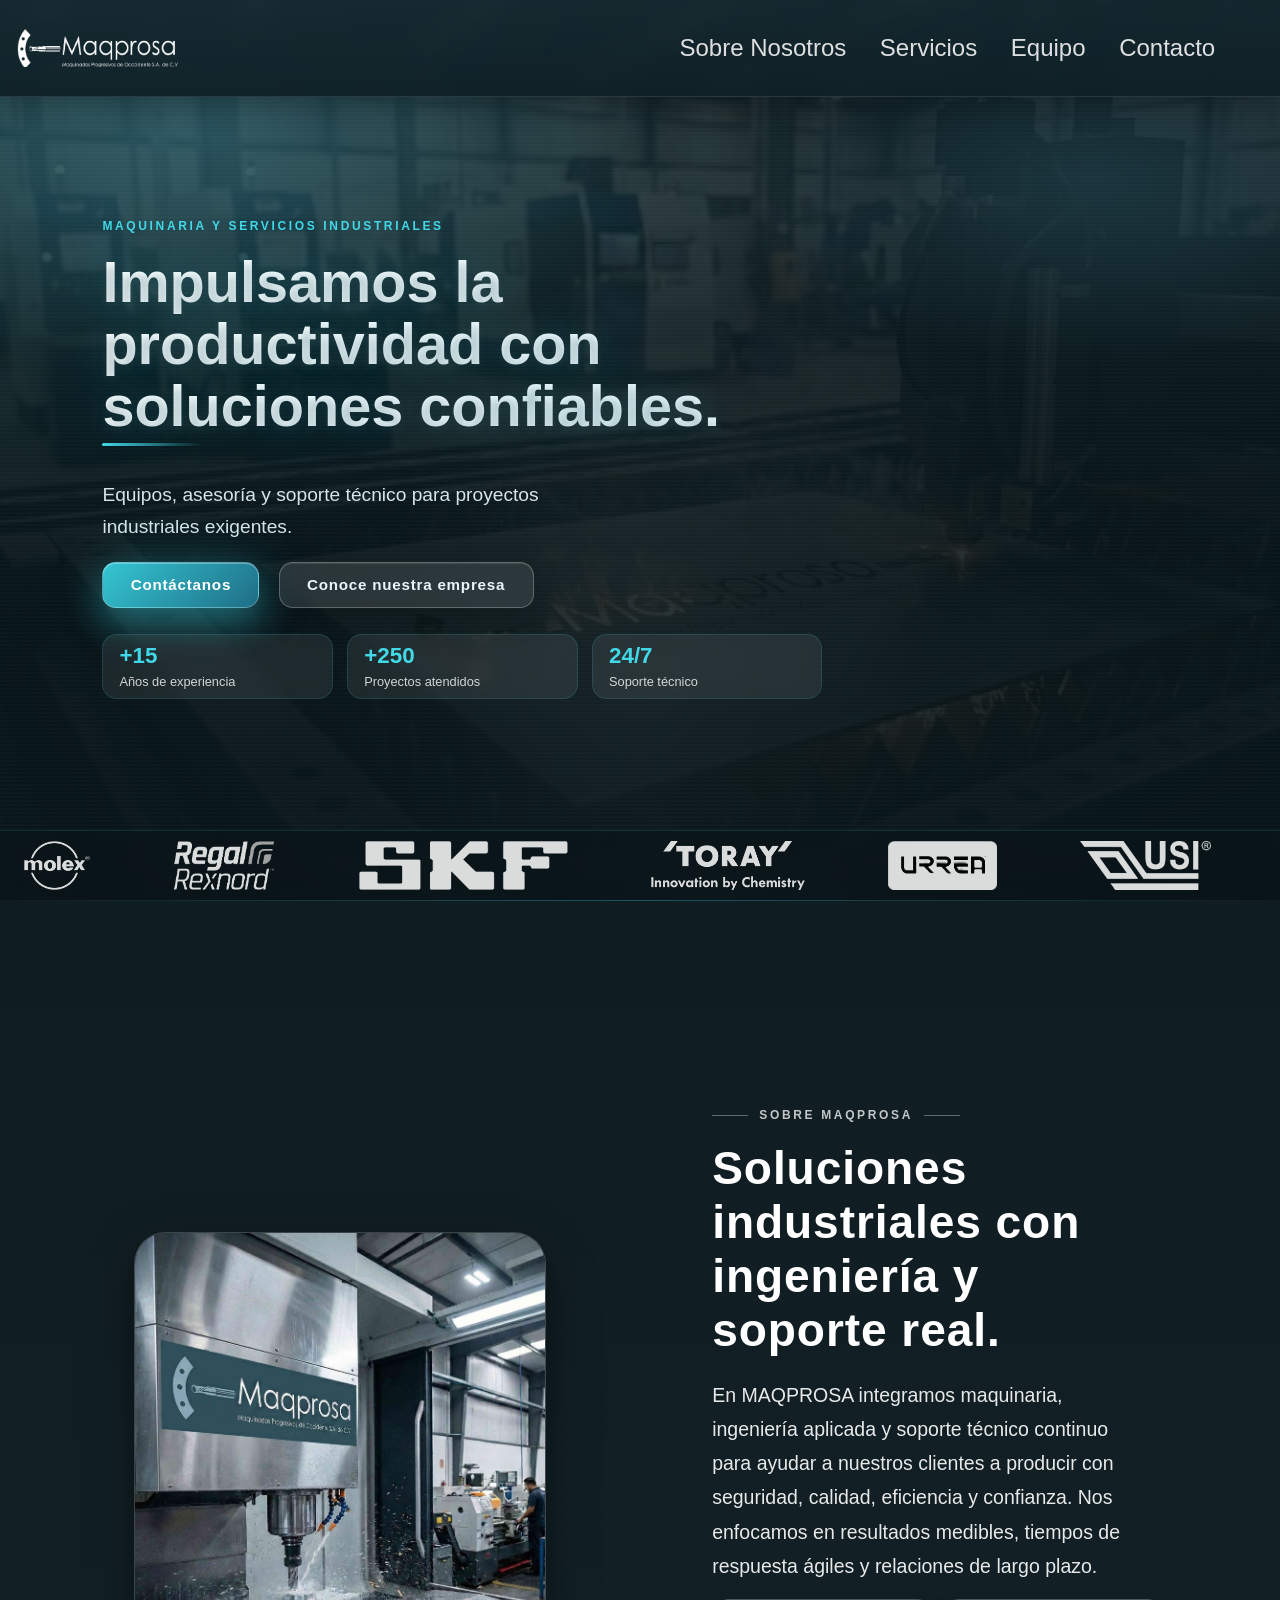
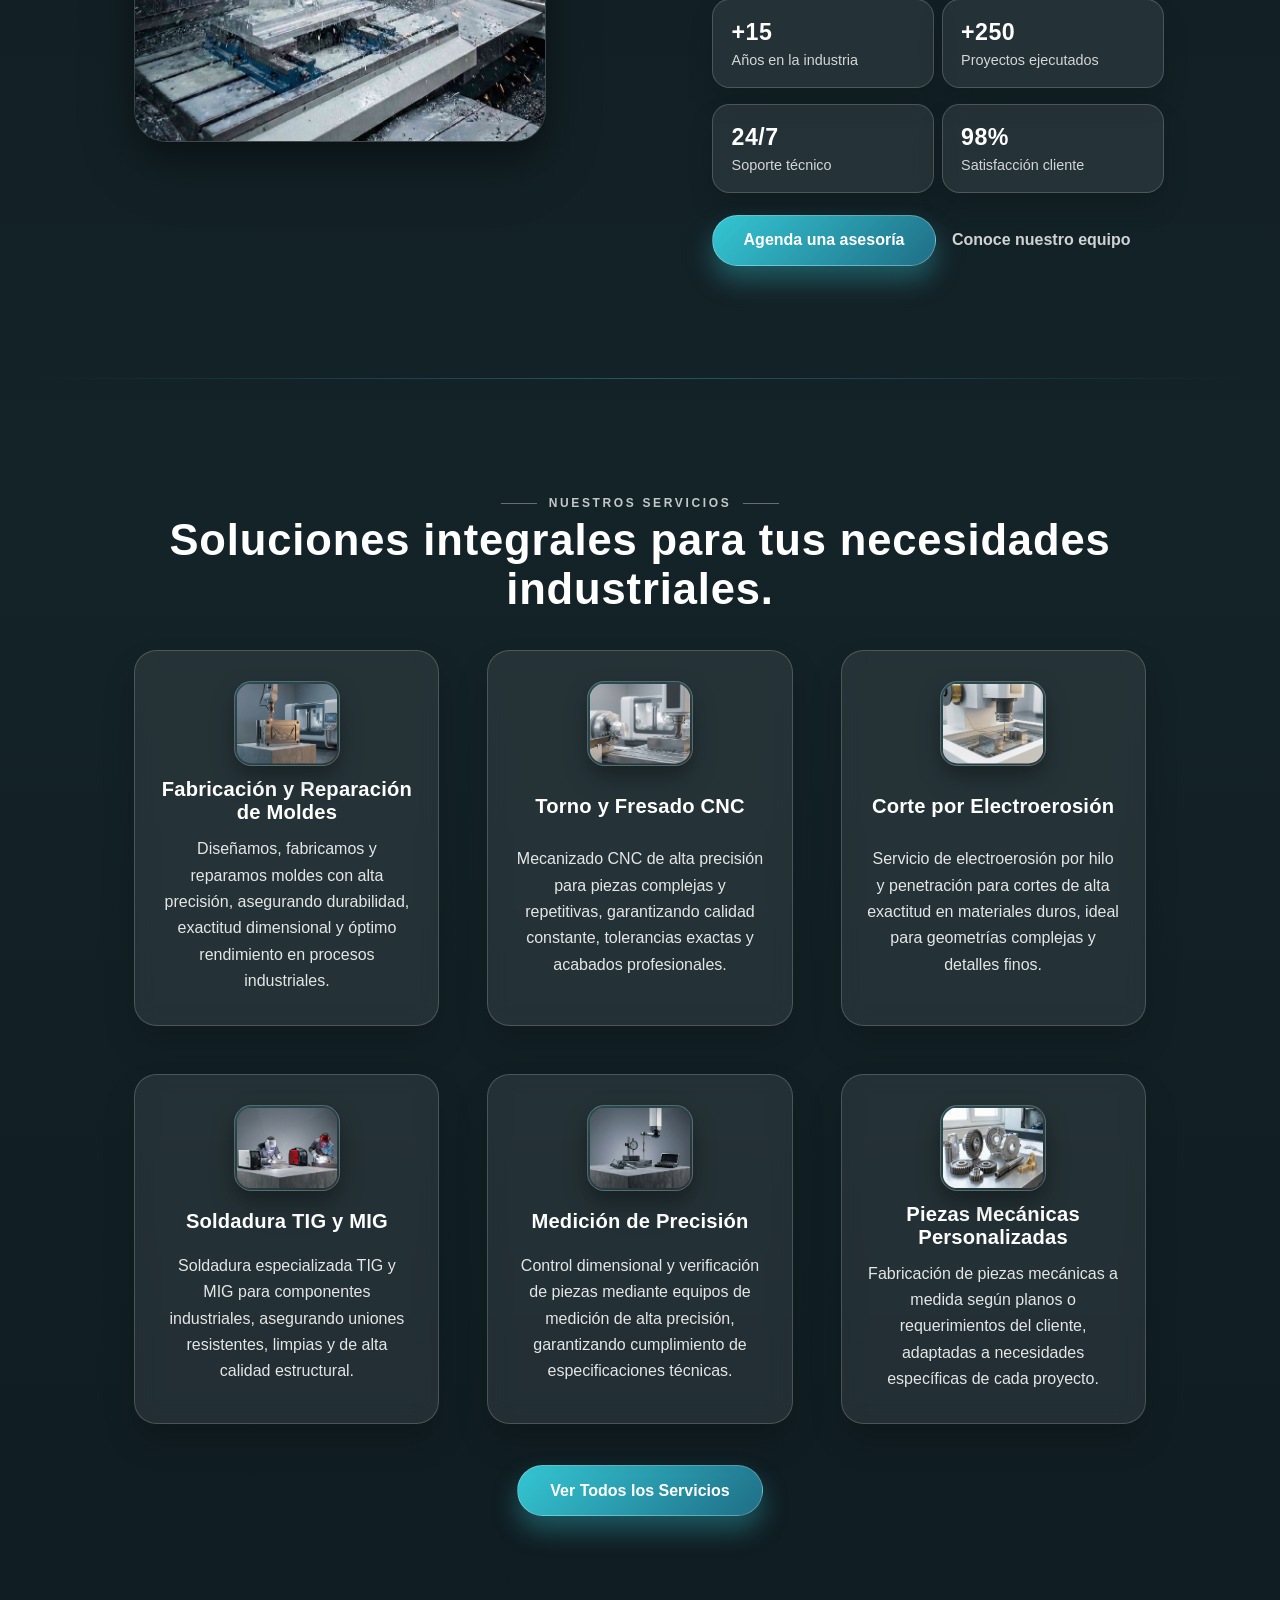
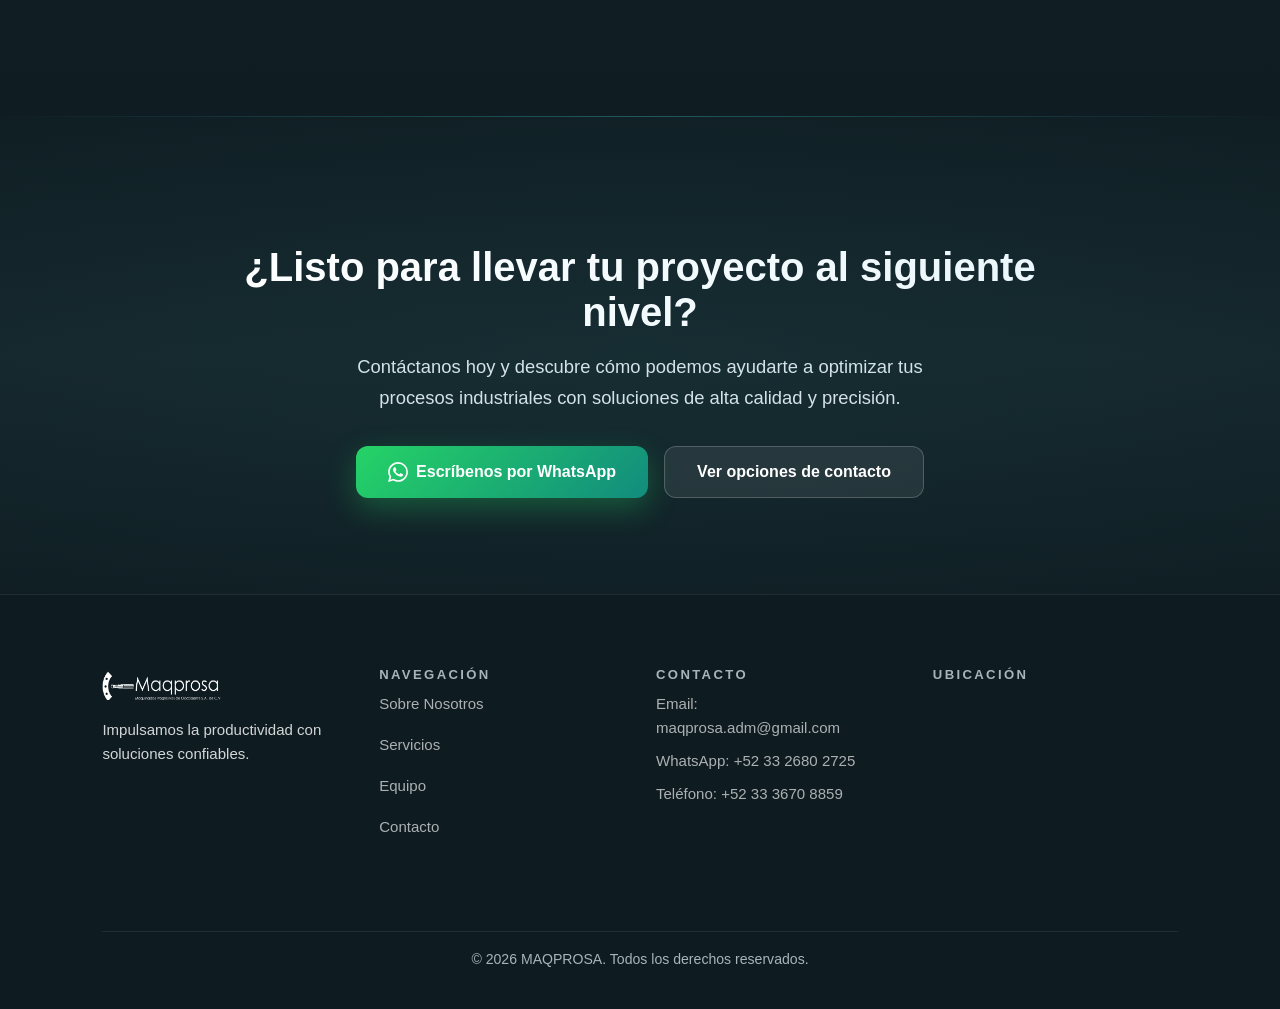
==== commit a21495df: "Web Test Speed" ====
--- a/index.html
+++ b/index.html
@@ -29,7 +29,7 @@
         <meta property="og:type" content="website" />
         <meta property="og:url" content="https://wakandianshield.github.io/MAQPROSA-WEBSITE/" />
         <meta property="og:title" content="MAQPROSA | Maquinaria y Servicios Industriales en Guadalajara" />
-        <meta property="og:description" content="Soluciones industriales integrales: fabricación de moldes, mecanizado CNC, electroerosión, soldadura y más. +10 años de experiencia, soporte 24/7." />
+        <meta property="og:description" content="Soluciones industriales integrales: fabricación de moldes, mecanizado CNC, electroerosión, soldadura y más. +15 años de experiencia, soporte 24/7." />
         <meta property="og:image" content="https://raw.githubusercontent.com/WakandianShield/MAQPROSA-MEDIA/refs/heads/main/fb-og.png" />
         <meta property="og:image:secure_url" content="https://raw.githubusercontent.com/WakandianShield/MAQPROSA-MEDIA/refs/heads/main/fb-og.png" />
         <meta property="og:image:type" content="image/png" />
@@ -45,7 +45,7 @@
         <meta name="twitter:creator" content="@maqprosa" />
         <meta name="twitter:url" content="https://wakandianshield.github.io/MAQPROSA-WEBSITE/" />
         <meta name="twitter:title" content="MAQPROSA | Maquinaria y Servicios Industriales" />
-        <meta name="twitter:description" content="Soluciones industriales integrales: fabricación de moldes, mecanizado CNC, electroerosión, soldadura TIG/MIG. +10 años de experiencia en Guadalajara." />
+        <meta name="twitter:description" content="Soluciones industriales integrales: fabricación de moldes, mecanizado CNC, electroerosión, soldadura TIG/MIG. +15 años de experiencia en Guadalajara." />
         <meta name="twitter:image" content="https://raw.githubusercontent.com/WakandianShield/MAQPROSA-MEDIA/refs/heads/main/twt-og.png" />
         <meta name="twitter:image:alt" content="MAQPROSA - Maquinaria y Servicios Industriales" />
         
@@ -288,7 +288,7 @@
                     "name": "¿Cuántos años de experiencia tiene MAQPROSA?",
                     "acceptedAnswer": {
                         "@type": "Answer",
-                        "text": "MAQPROSA cuenta con más de 10 años de experiencia en el sector industrial, habiendo completado más de 250 proyectos exitosos."
+                        "text": "MAQPROSA cuenta con más de 15 años de experiencia en el sector industrial, habiendo completado más de 250 proyectos exitosos."
                     }
                 }
             ]
@@ -353,7 +353,7 @@
                             <a
                                 href="us.html"
                                 class="btn hero-btn hero-btn--secondary"
-                                >Más Información</a
+                                >Conoce nuestra empresa</a
                             >
                         </div>
                         <div class="hero-stats">
@@ -523,7 +523,7 @@
                             de largo plazo.
                         </p>
                         <div class="about-stat">
-                            <span class="about-stat__number">+10</span>
+                            <span class="about-stat__number">+15</span>
                             <span class="about-stat__label"
                                 >Años en la industria</span
                             >
@@ -703,7 +703,7 @@
                             <a
                                 href="contact.html"
                                 class="btn cta-btn-index cta-btn-index--secondary"
-                                >Más información</a
+                                >Ver opciones de contacto</a
                             >
                         </div>
                     </div>
